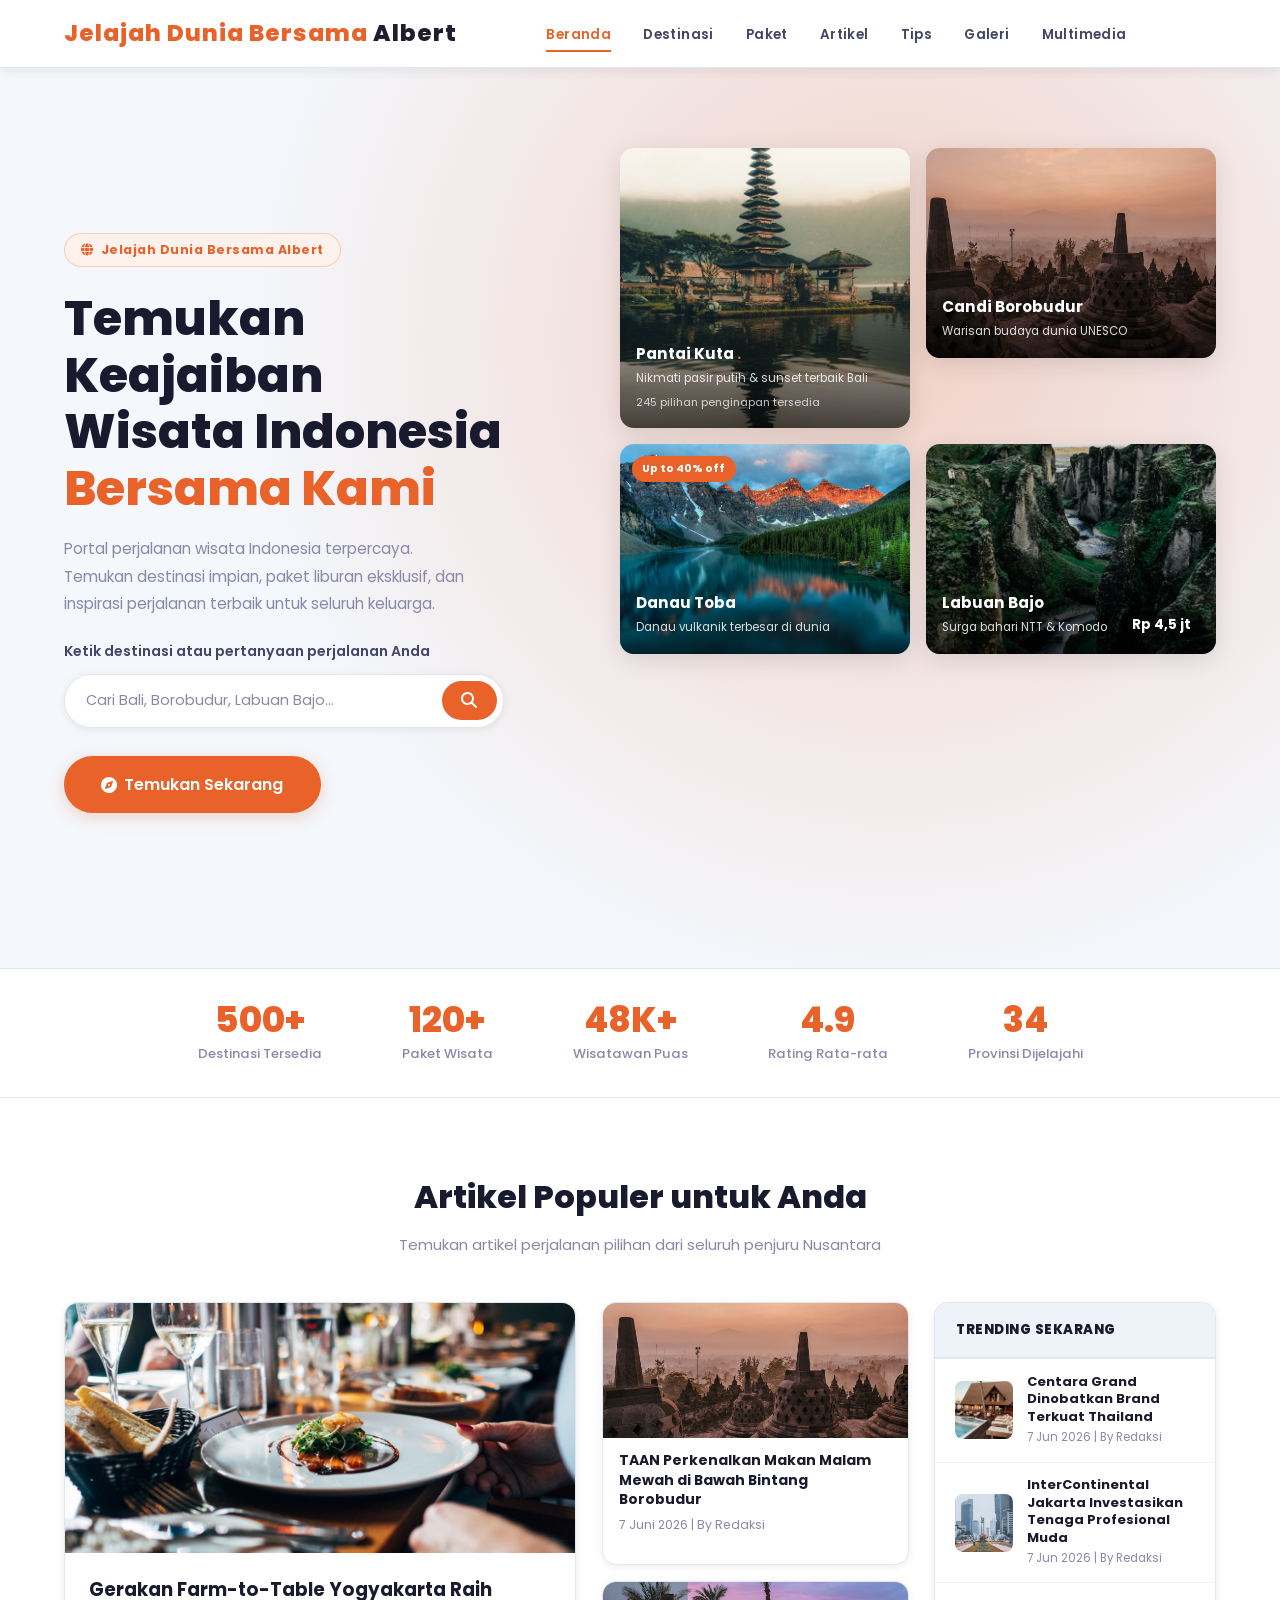
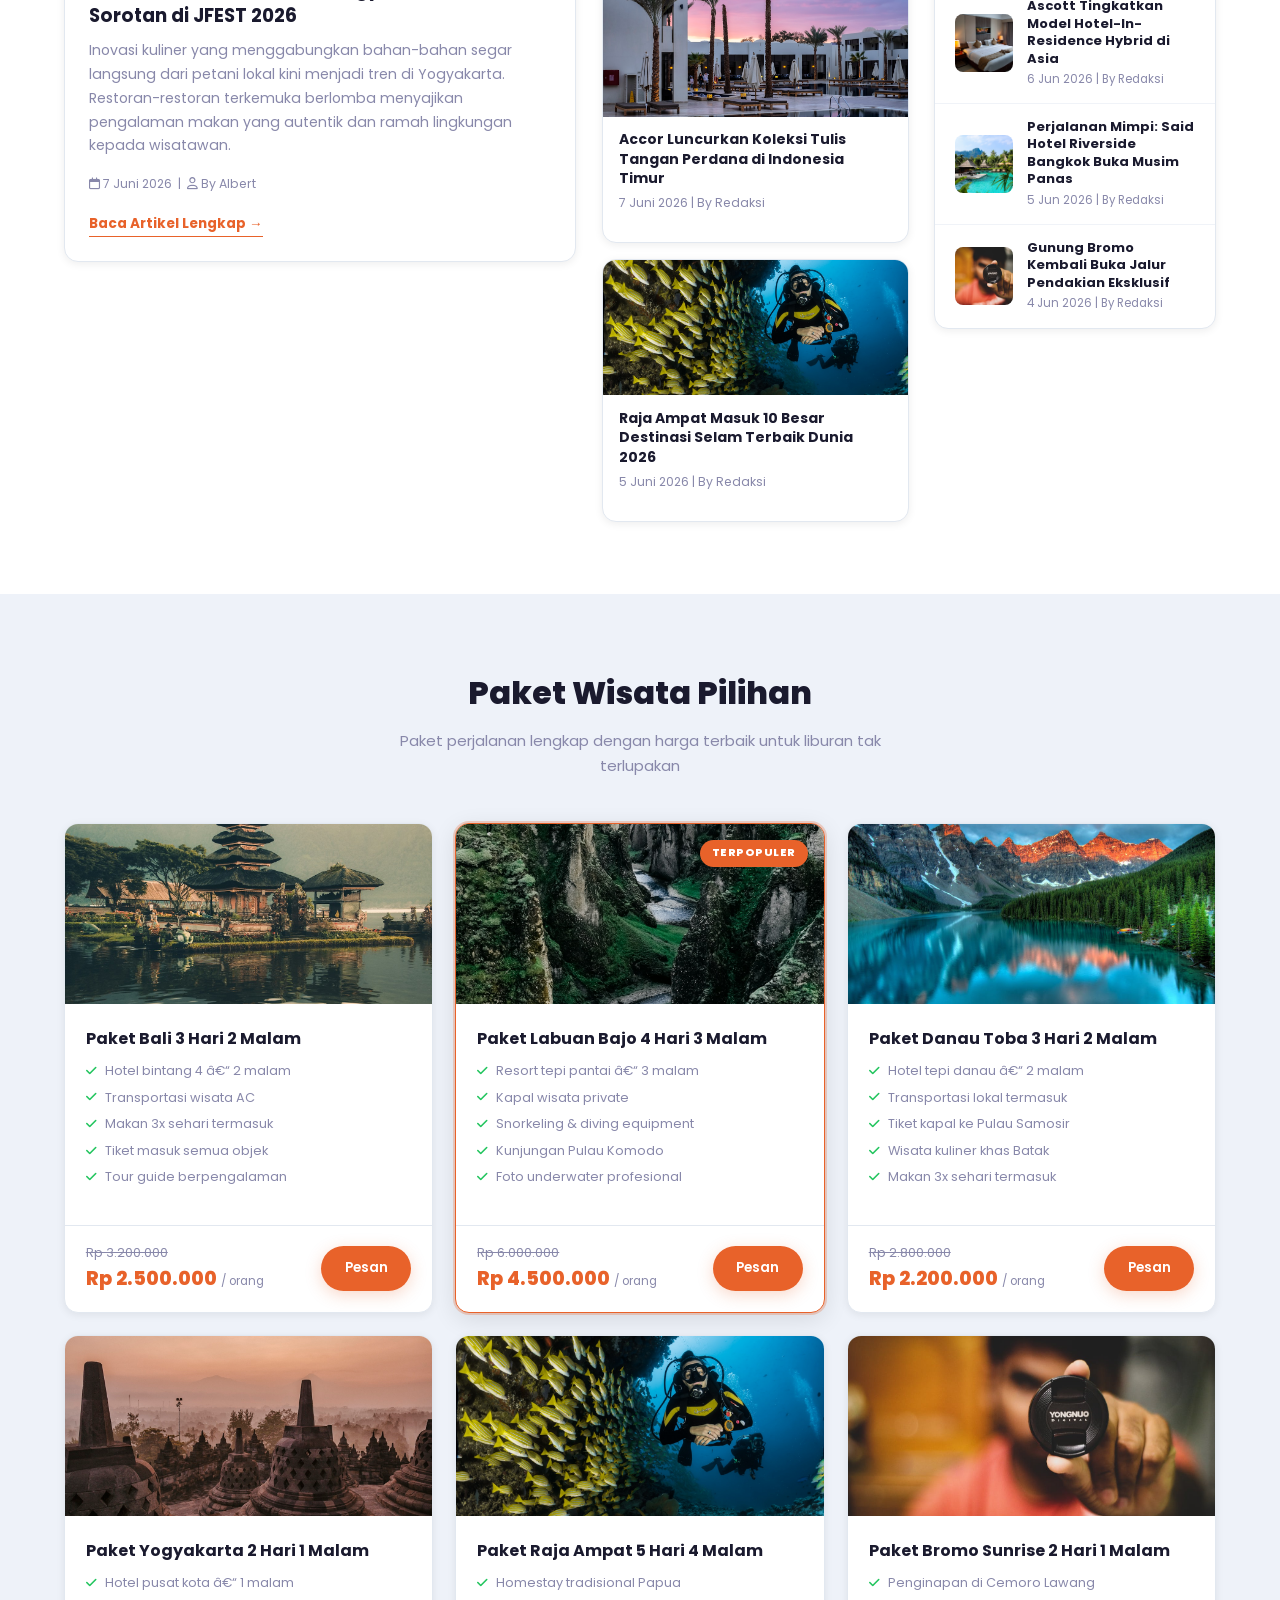
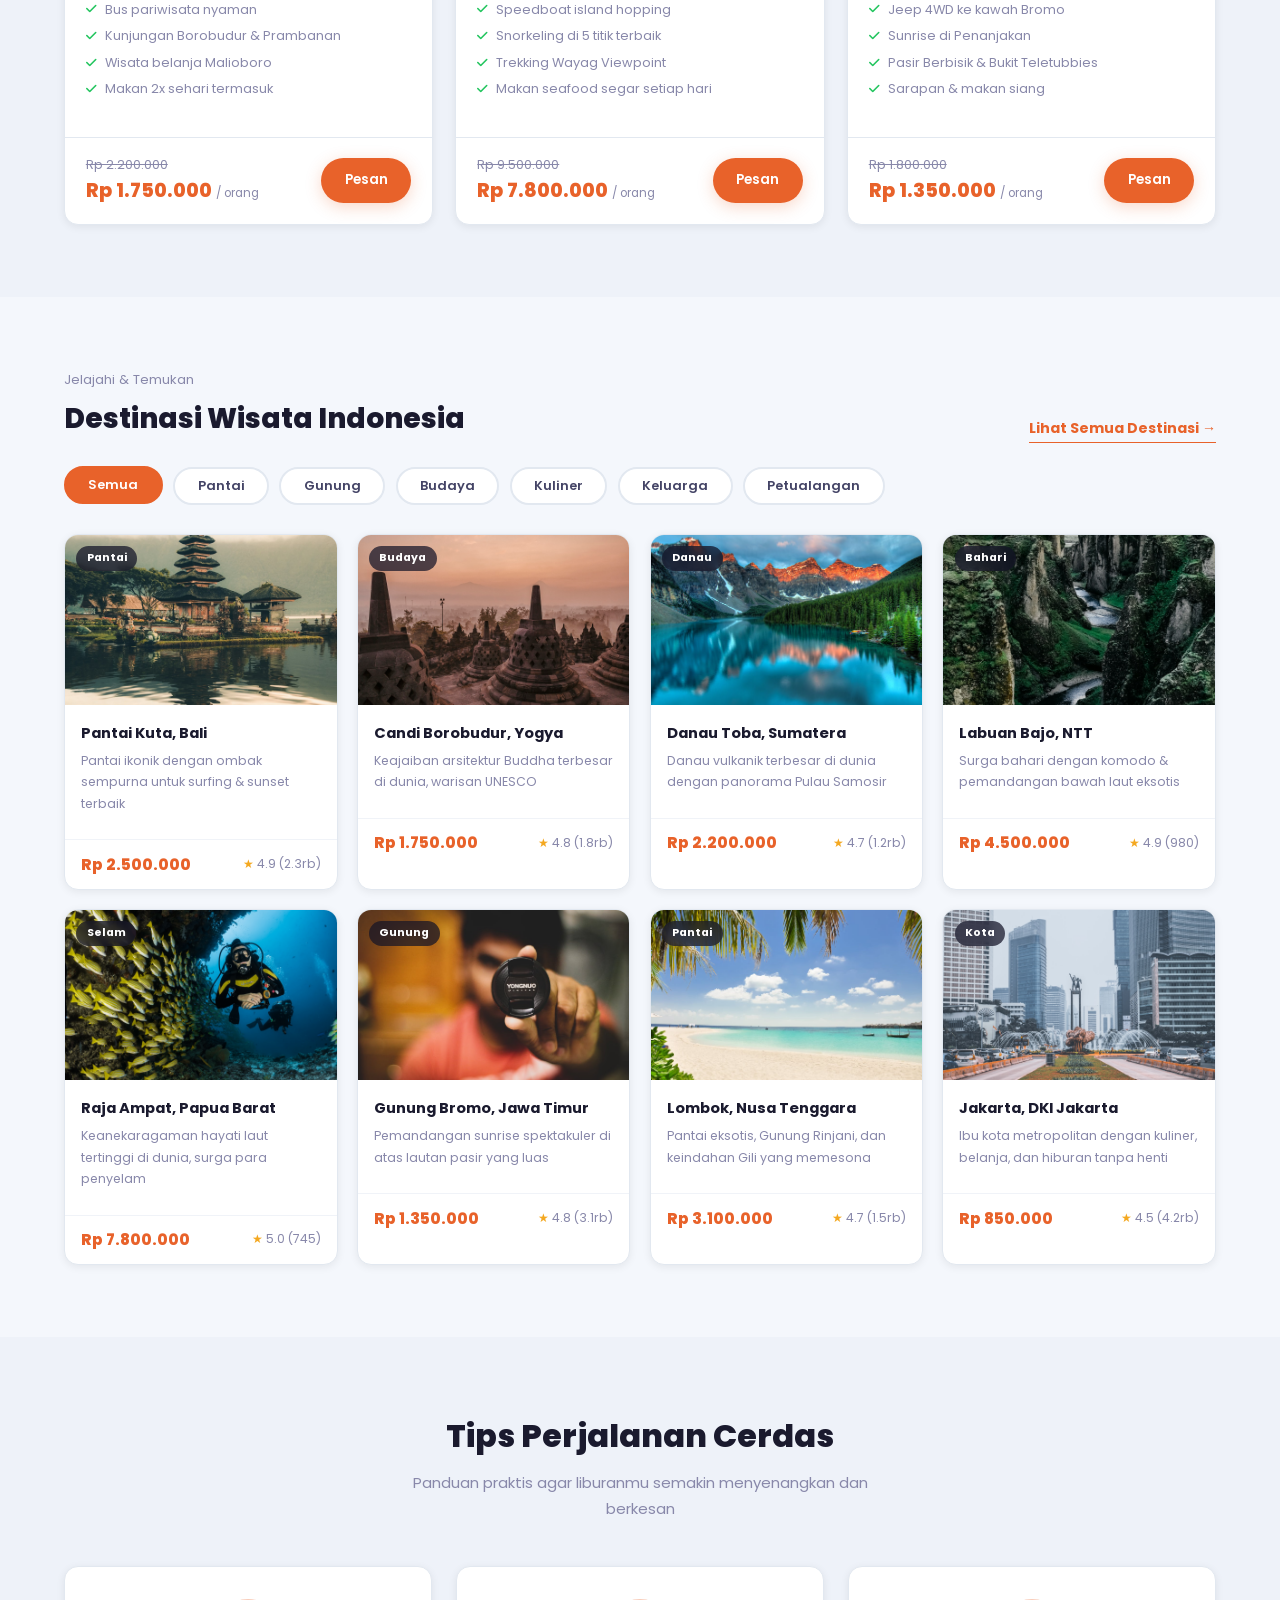
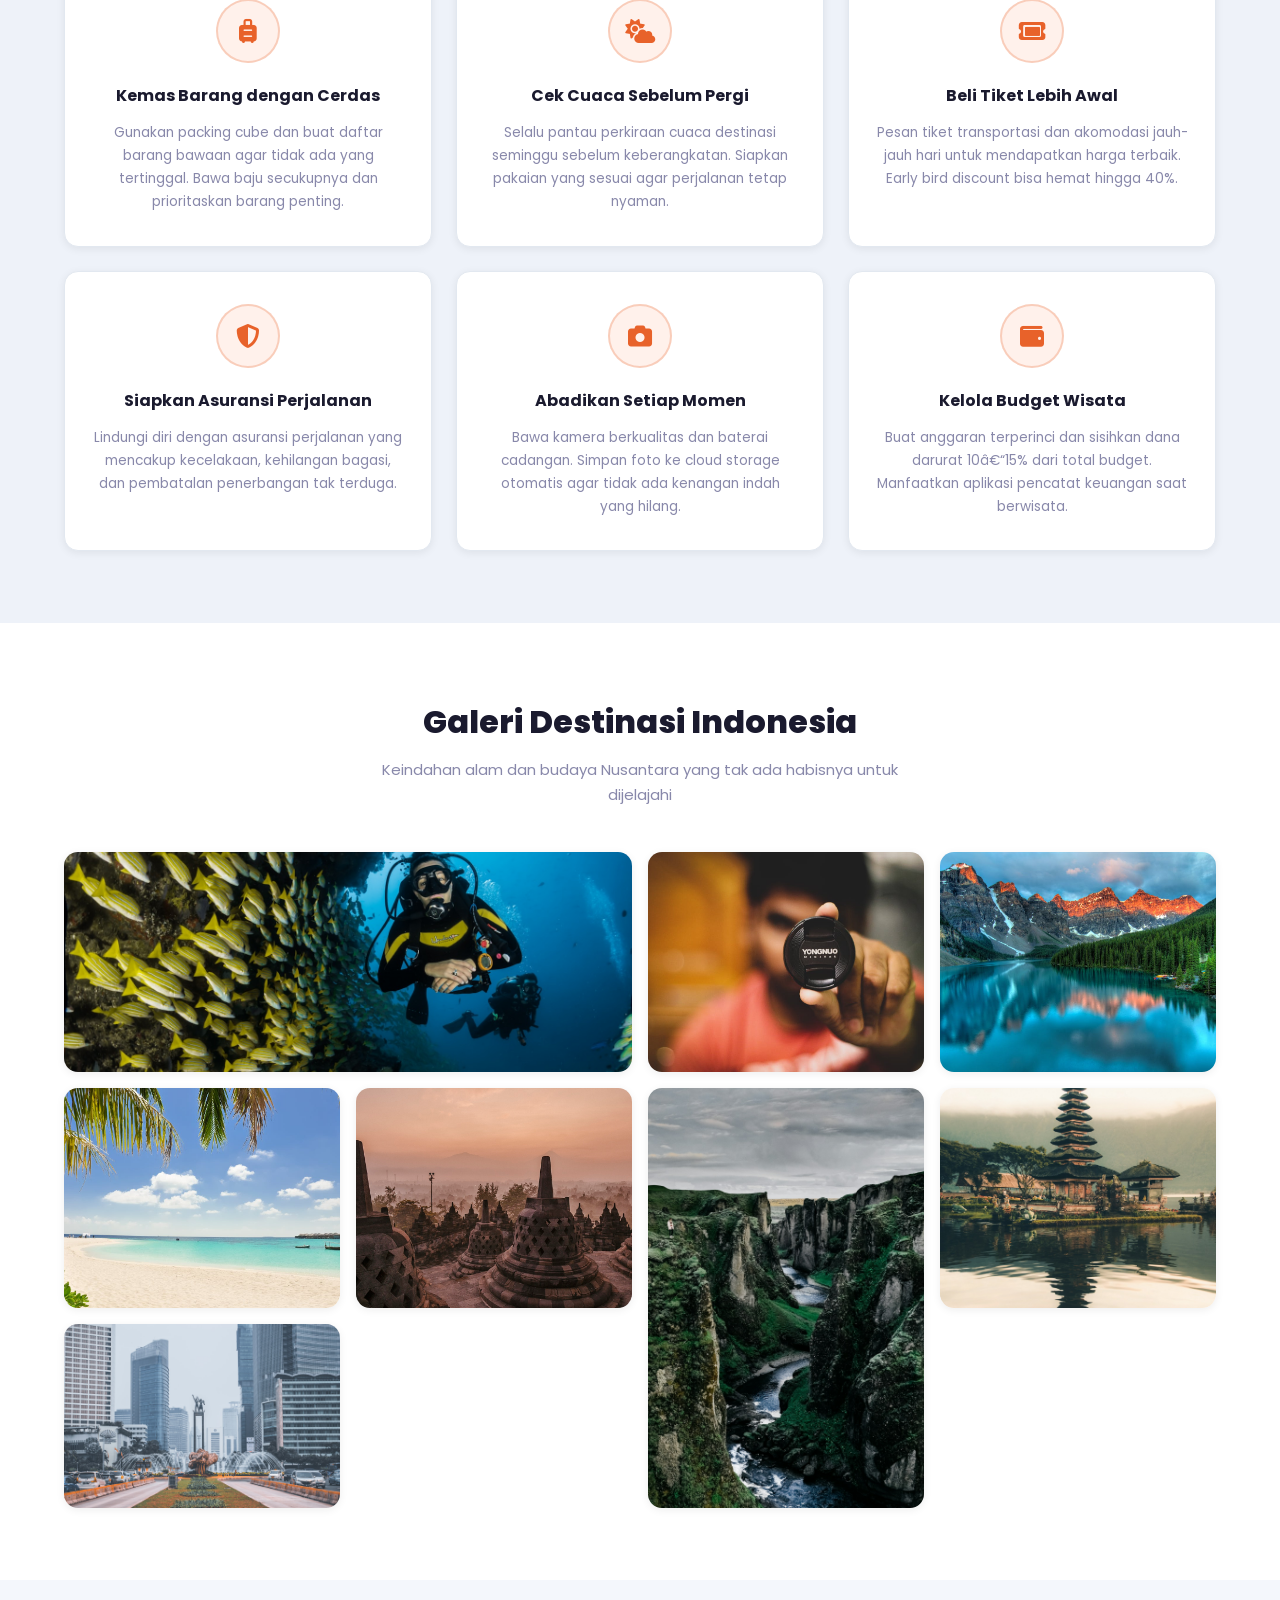
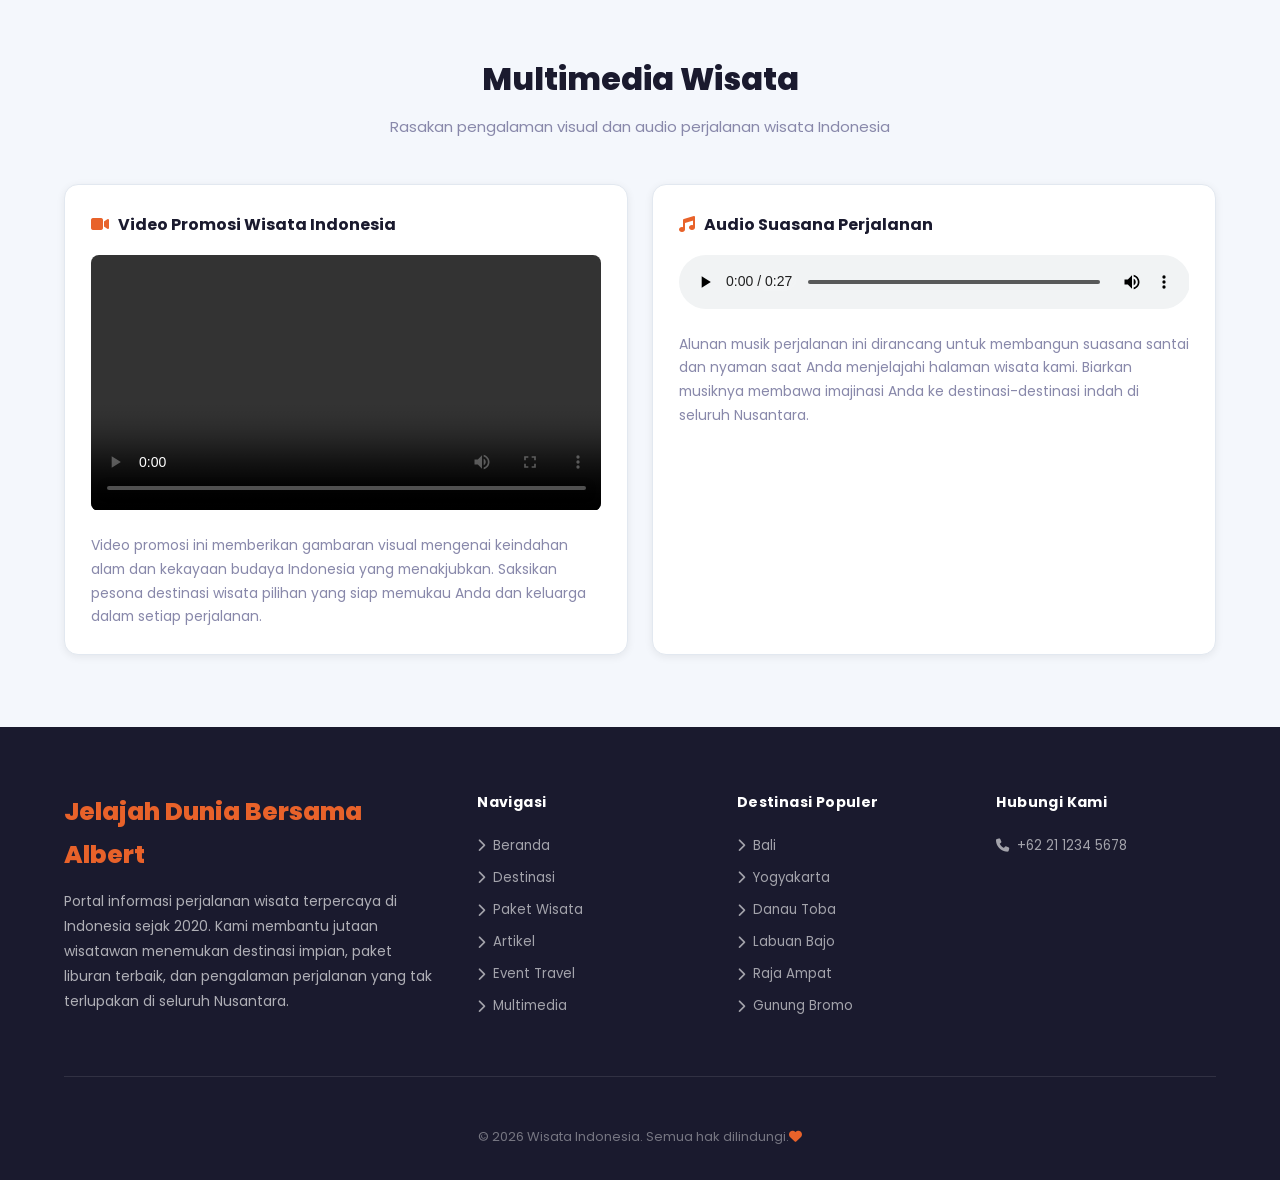
==== index.html @ 33006d1f "Initial commit" ====
<!DOCTYPE html>
<html lang="id">

<head>
    <meta charset="UTF-8">
    <meta name="viewport" content="width=device-width, initial-scale=1.0">
    <title>Jelajah Dunia Bersama Albert</title>
    <link rel="stylesheet" href="style.css">
    <link href="https://fonts.googleapis.com/css2?family=Poppins:wght@300;400;500;600;700;800&display=swap"
        rel="stylesheet">
    <link rel="stylesheet" href="https://cdnjs.cloudflare.com/ajax/libs/font-awesome/6.5.0/css/all.min.css">
</head>

<body>



    <nav class="navbar">
        <div class="navbar__logo">Jelajah Dunia Bersama <span>Albert</span></div>

        <ul class="navbar__links">
            <li><a href="M6Task1.html" class="active">Beranda</a></li>
            <li><a href="destinasi.html">Destinasi</a></li>
            <li><a href="paket.html">Paket</a></li>
            <li><a href="artikel.html">Artikel</a></li>
            <li><a href="tips.html">Tips</a></li>
            <li><a href="galeri.html">Galeri</a></li>
            <li><a href="multimedia.html">Multimedia</a></li>
        </ul>
    </nav>

    <section class="hero" id="hero">
        <div class="hero__text">
            <span class="hero__tag">
                <i class="fa-solid fa-globe"></i> Jelajah Dunia Bersama Albert
            </span>
            <h1 class="hero__title">
                Temukan Keajaiban<br>
                Wisata Indonesia<br>
                <span class="accent">Bersama Kami</span>
            </h1>
            <p class="hero__desc">
                Portal perjalanan wisata Indonesia terpercaya. Temukan destinasi
                impian, paket liburan eksklusif, dan inspirasi perjalanan terbaik
                untuk seluruh keluarga.
            </p>
            <p class="hero__question">Ketik destinasi atau pertanyaan perjalanan Anda</p>

            <div class="hero__search">
                <input type="text" placeholder="Cari Bali, Borobudur, Labuan Bajo...">
                <button aria-label="Cari">
                    <i class="fa-solid fa-magnifying-glass"></i>
                </button>
            </div>

            <div class="hero__cta-row">
                <a href="destinasi.html" class="btn btn--primary btn--lg">
                    <i class="fa-solid fa-compass"></i> Temukan Sekarang
                </a>
            </div>
        </div>

        <div class="hero__cards">

            <div class="dest-card dest-card--tall">
                <img src="assets/pantai-kuta.jpg" alt="Pantai Kuta Bali">
                <div class="dest-card__overlay"></div>
                <div class="dest-card__info">
                    <h3>Pantai Kuta <span style="color:var(--primary)">.</span></h3>
                    <p>Nikmati pasir putih &amp; sunset terbaik Bali</p>
                    <p style="margin-top:.3rem;font-size:.68rem;opacity:.75;">245 pilihan penginapan tersedia</p>
                </div>
            </div>


            <div class="dest-card">
                <img src="assets/borobudur.jpg" alt="Candi Borobudur">
                <div class="dest-card__overlay"></div>
                <div class="dest-card__info">
                    <h3>Candi Borobudur</h3>
                    <p>Warisan budaya dunia UNESCO</p>
                </div>
            </div>


            <div class="dest-card">
                <img src="assets/danau-toba.jpg" alt="Danau Toba">
                <div class="dest-card__overlay"></div>
                <span class="dest-card__badge">Up to 40% off</span>
                <div class="dest-card__info">
                    <h3>Danau Toba</h3>
                    <p>Danau vulkanik terbesar di dunia</p>
                </div>
            </div>


            <div class="dest-card">
                <img src="assets/labuan-bajo.jpg" alt="Labuan Bajo">
                <div class="dest-card__overlay"></div>
                <div class="dest-card__info">
                    <h3>Labuan Bajo</h3>
                    <p>Surga bahari NTT &amp; Komodo</p>
                </div>
                <div class="dest-card__price">Rp 4,5 jt</div>
            </div>
        </div>
    </section>



    <div class="stats-bar">
        <div class="stat-item">
            <span class="stat-item__number">500+</span>
            <span class="stat-item__label">Destinasi Tersedia</span>
        </div>
        <div class="stat-item">
            <span class="stat-item__number">120+</span>
            <span class="stat-item__label">Paket Wisata</span>
        </div>
        <div class="stat-item">
            <span class="stat-item__number">48K+</span>
            <span class="stat-item__label">Wisatawan Puas</span>
        </div>
        <div class="stat-item">
            <span class="stat-item__number">4.9</span>
            <span class="stat-item__label">Rating Rata-rata</span>
        </div>
        <div class="stat-item">
            <span class="stat-item__number">34</span>
            <span class="stat-item__label">Provinsi Dijelajahi</span>
        </div>
    </div>



    <section class="section section--card" id="articles">
        <div class="section__header">
            <h2>Artikel Populer untuk Anda</h2>
            <p>Temukan artikel perjalanan pilihan dari seluruh penjuru Nusantara</p>
        </div>

        <div class="articles-layout">

            <div class="article-featured">
                <img src="assets/article-1.jpg" alt="Gerakan Farm to Table Yogyakarta">
                <div class="article-featured__body">
                    <h3>Gerakan Farm-to-Table Yogyakarta Raih Sorotan di JFEST 2026</h3>
                    <p>
                        Inovasi kuliner yang menggabungkan bahan-bahan segar langsung dari petani lokal
                        kini menjadi tren di Yogyakarta. Restoran-restoran terkemuka berlomba menyajikan
                        pengalaman makan yang autentik dan ramah lingkungan kepada wisatawan.
                    </p>
                    <div class="article-meta">
                        <i class="fa-regular fa-calendar"></i> 7 Juni 2026 &nbsp;|&nbsp;
                        <i class="fa-regular fa-user"></i> By Albert
                    </div>
                    <a href="#" class="article-read">Baca Artikel Lengkap &rarr;</a>
                </div>
            </div>


            <div class="article-small-list">

                <div class="article-small">
                    <img src="assets/borobudur.jpg" alt="Makan malam Borobudur">
                    <div class="article-small__body">
                        <h4>TAAN Perkenalkan Makan Malam Mewah di Bawah Bintang Borobudur</h4>
                        <div class="article-meta">7 Juni 2026 | By Redaksi</div>
                    </div>
                </div>

                <div class="article-small">
                    <img src="assets/article-2.jpg" alt="Accor Hotel Indonesia">
                    <div class="article-small__body">
                        <h4>Accor Luncurkan Koleksi Tulis Tangan Perdana di Indonesia Timur</h4>
                        <div class="article-meta">7 Juni 2026 | By Redaksi</div>
                    </div>
                </div>

                <div class="article-small">
                    <img src="assets/raja-ampat.jpg" alt="Raja Ampat Diving">
                    <div class="article-small__body">
                        <h4>Raja Ampat Masuk 10 Besar Destinasi Selam Terbaik Dunia 2026</h4>
                        <div class="article-meta">5 Juni 2026 | By Redaksi</div>
                    </div>
                </div>
            </div>


            <div class="trending">
                <div class="trending__header">TRENDING SEKARANG</div>

                <div class="trending-item">
                    <img src="assets/trending-1.jpg" alt="Centara Grand">
                    <div class="trending-item__text">
                        <h4>Centara Grand Dinobatkan Brand Terkuat Thailand</h4>
                        <p>7 Jun 2026 | By Redaksi</p>
                    </div>
                </div>

                <div class="trending-item">
                    <img src="assets/jakarta.jpg" alt="InterContinental Jakarta">
                    <div class="trending-item__text">
                        <h4>InterContinental Jakarta Investasikan Tenaga Profesional Muda</h4>
                        <p>7 Jun 2026 | By Redaksi</p>
                    </div>
                </div>
                <div class="trending-item">
                    <img src="assets/trending-3.jpg" alt="Ascott Hotel">
                    <div class="trending-item__text">
                        <h4>Ascott Tingkatkan Model Hotel-In-Residence Hybrid di Asia</h4>
                        <p>6 Jun 2026 | By Redaksi</p>
                    </div>
                </div>
                <div class="trending-item">
                    <img src="assets/trending-4.jpg" alt="Journey of Dreams">
                    <div class="trending-item__text">
                        <h4>Perjalanan Mimpi: Said Hotel Riverside Bangkok Buka Musim Panas</h4>
                        <p>5 Jun 2026 | By Redaksi</p>
                    </div>
                </div>

                <div class="trending-item">
                    <img src="assets/bromo.jpg" alt="Gunung Bromo">
                    <div class="trending-item__text">
                        <h4>Gunung Bromo Kembali Buka Jalur Pendakian Eksklusif</h4>
                        <p>4 Jun 2026 | By Redaksi</p>
                    </div>
                </div>
            </div>
        </div>
    </section>



    <section class="section section--alt" id="packages">
        <div class="section__header">
            <h2>Paket Wisata Pilihan</h2>
            <p>Paket perjalanan lengkap dengan harga terbaik untuk liburan tak terlupakan</p>
        </div>

        <div class="packages-grid">

            <div class="package-card">
                <img src="assets/pantai-kuta.jpg" alt="Paket Bali">
                <div class="package-card__body">
                    <h3>Paket Bali 3 Hari 2 Malam</h3>
                    <ul class="package-card__features">
                        <li><i class="fa-solid fa-check"></i> Hotel bintang 4 â€“ 2 malam</li>
                        <li><i class="fa-solid fa-check"></i> Transportasi wisata AC</li>
                        <li><i class="fa-solid fa-check"></i> Makan 3x sehari termasuk</li>
                        <li><i class="fa-solid fa-check"></i> Tiket masuk semua objek</li>
                        <li><i class="fa-solid fa-check"></i> Tour guide berpengalaman</li>
                    </ul>
                </div>
                <div class="package-card__footer">
                    <div>
                        <div class="package-card__price-old">Rp 3.200.000</div>
                        <div class="package-card__price">Rp 2.500.000 <span class="package-card__per">/ orang</span>
                        </div>
                    </div>
                    <a href="#" class="btn btn--primary">Pesan</a>
                </div>
            </div>


            <div class="package-card package-card--featured">
                <span class="package-card__featured-badge">TERPOPULER</span>
                <img src="assets/labuan-bajo.jpg" alt="Paket Labuan Bajo">
                <div class="package-card__body">
                    <h3>Paket Labuan Bajo 4 Hari 3 Malam</h3>
                    <ul class="package-card__features">
                        <li><i class="fa-solid fa-check"></i> Resort tepi pantai â€“ 3 malam</li>
                        <li><i class="fa-solid fa-check"></i> Kapal wisata private</li>
                        <li><i class="fa-solid fa-check"></i> Snorkeling &amp; diving equipment</li>
                        <li><i class="fa-solid fa-check"></i> Kunjungan Pulau Komodo</li>
                        <li><i class="fa-solid fa-check"></i> Foto underwater profesional</li>
                    </ul>
                </div>
                <div class="package-card__footer">
                    <div>
                        <div class="package-card__price-old">Rp 6.000.000</div>
                        <div class="package-card__price">Rp 4.500.000 <span class="package-card__per">/ orang</span>
                        </div>
                    </div>
                    <a href="#" class="btn btn--primary">Pesan</a>
                </div>
            </div>


            <div class="package-card">
                <img src="assets/danau-toba.jpg" alt="Paket Danau Toba">
                <div class="package-card__body">
                    <h3>Paket Danau Toba 3 Hari 2 Malam</h3>
                    <ul class="package-card__features">
                        <li><i class="fa-solid fa-check"></i> Hotel tepi danau â€“ 2 malam</li>
                        <li><i class="fa-solid fa-check"></i> Transportasi lokal termasuk</li>
                        <li><i class="fa-solid fa-check"></i> Tiket kapal ke Pulau Samosir</li>
                        <li><i class="fa-solid fa-check"></i> Wisata kuliner khas Batak</li>
                        <li><i class="fa-solid fa-check"></i> Makan 3x sehari termasuk</li>
                    </ul>
                </div>
                <div class="package-card__footer">
                    <div>
                        <div class="package-card__price-old">Rp 2.800.000</div>
                        <div class="package-card__price">Rp 2.200.000 <span class="package-card__per">/ orang</span>
                        </div>
                    </div>
                    <a href="#" class="btn btn--primary">Pesan</a>
                </div>
            </div>


            <div class="package-card">
                <img src="assets/borobudur.jpg" alt="Paket Yogyakarta">
                <div class="package-card__body">
                    <h3>Paket Yogyakarta 2 Hari 1 Malam</h3>
                    <ul class="package-card__features">
                        <li><i class="fa-solid fa-check"></i> Hotel pusat kota â€“ 1 malam</li>
                        <li><i class="fa-solid fa-check"></i> Bus pariwisata nyaman</li>
                        <li><i class="fa-solid fa-check"></i> Kunjungan Borobudur &amp; Prambanan</li>
                        <li><i class="fa-solid fa-check"></i> Wisata belanja Malioboro</li>
                        <li><i class="fa-solid fa-check"></i> Makan 2x sehari termasuk</li>
                    </ul>
                </div>
                <div class="package-card__footer">
                    <div>
                        <div class="package-card__price-old">Rp 2.200.000</div>
                        <div class="package-card__price">Rp 1.750.000 <span class="package-card__per">/ orang</span>
                        </div>
                    </div>
                    <a href="#" class="btn btn--primary">Pesan</a>
                </div>
            </div>


            <div class="package-card">
                <img src="assets/raja-ampat.jpg" alt="Paket Raja Ampat">
                <div class="package-card__body">
                    <h3>Paket Raja Ampat 5 Hari 4 Malam</h3>
                    <ul class="package-card__features">
                        <li><i class="fa-solid fa-check"></i> Homestay tradisional Papua</li>
                        <li><i class="fa-solid fa-check"></i> Speedboat island hopping</li>
                        <li><i class="fa-solid fa-check"></i> Snorkeling di 5 titik terbaik</li>
                        <li><i class="fa-solid fa-check"></i> Trekking Wayag Viewpoint</li>
                        <li><i class="fa-solid fa-check"></i> Makan seafood segar setiap hari</li>
                    </ul>
                </div>
                <div class="package-card__footer">
                    <div>
                        <div class="package-card__price-old">Rp 9.500.000</div>
                        <div class="package-card__price">Rp 7.800.000 <span class="package-card__per">/ orang</span>
                        </div>
                    </div>
                    <a href="#" class="btn btn--primary">Pesan</a>
                </div>
            </div>


            <div class="package-card">
                <img src="assets/bromo.jpg" alt="Paket Bromo">
                <div class="package-card__body">
                    <h3>Paket Bromo Sunrise 2 Hari 1 Malam</h3>
                    <ul class="package-card__features">
                        <li><i class="fa-solid fa-check"></i> Penginapan di Cemoro Lawang</li>
                        <li><i class="fa-solid fa-check"></i> Jeep 4WD ke kawah Bromo</li>
                        <li><i class="fa-solid fa-check"></i> Sunrise di Penanjakan</li>
                        <li><i class="fa-solid fa-check"></i> Pasir Berbisik &amp; Bukit Teletubbies</li>
                        <li><i class="fa-solid fa-check"></i> Sarapan &amp; makan siang</li>
                    </ul>
                </div>
                <div class="package-card__footer">
                    <div>
                        <div class="package-card__price-old">Rp 1.800.000</div>
                        <div class="package-card__price">Rp 1.350.000 <span class="package-card__per">/ orang</span>
                        </div>
                    </div>
                    <a href="#" class="btn btn--primary">Pesan</a>
                </div>
            </div>
        </div>
    </section>



    <section class="section" id="explore">
        <div class="explore__top">
            <div class="explore__top-text">
                <p>Jelajahi &amp; Temukan</p>
                <h2>Destinasi Wisata Indonesia</h2>
            </div>
            <a href="#" class="explore__see-all">Lihat Semua Destinasi &rarr;</a>
        </div>

        <div class="explore__filters">
            <button class="filter-btn active">Semua</button>
            <button class="filter-btn">Pantai</button>
            <button class="filter-btn">Gunung</button>
            <button class="filter-btn">Budaya</button>
            <button class="filter-btn">Kuliner</button>
            <button class="filter-btn">Keluarga</button>
            <button class="filter-btn">Petualangan</button>
        </div>

        <div class="explore__grid">
            <div class="explore-card">
                <div class="explore-card__img">
                    <img src="assets/pantai-kuta.jpg" alt="Pantai Kuta Bali">
                    <span class="explore-card__level">Pantai</span>
                </div>
                <div class="explore-card__body">
                    <h4>Pantai Kuta, Bali</h4>
                    <p>Pantai ikonik dengan ombak sempurna untuk surfing &amp; sunset terbaik</p>
                </div>
                <div class="explore-card__footer">
                    <span class="explore-card__price">Rp 2.500.000</span>
                    <span class="explore-card__rating"><span class="star">&#9733;</span> 4.9 (2.3rb)</span>
                </div>
            </div>

            <div class="explore-card">
                <div class="explore-card__img">
                    <img src="assets/borobudur.jpg" alt="Candi Borobudur">
                    <span class="explore-card__level">Budaya</span>
                </div>
                <div class="explore-card__body">
                    <h4>Candi Borobudur, Yogya</h4>
                    <p>Keajaiban arsitektur Buddha terbesar di dunia, warisan UNESCO</p>
                </div>
                <div class="explore-card__footer">
                    <span class="explore-card__price">Rp 1.750.000</span>
                    <span class="explore-card__rating"><span class="star">&#9733;</span> 4.8 (1.8rb)</span>
                </div>
            </div>

            <div class="explore-card">
                <div class="explore-card__img">
                    <img src="assets/danau-toba.jpg" alt="Danau Toba">
                    <span class="explore-card__level">Danau</span>
                </div>
                <div class="explore-card__body">
                    <h4>Danau Toba, Sumatera</h4>
                    <p>Danau vulkanik terbesar di dunia dengan panorama Pulau Samosir</p>
                </div>
                <div class="explore-card__footer">
                    <span class="explore-card__price">Rp 2.200.000</span>
                    <span class="explore-card__rating"><span class="star">&#9733;</span> 4.7 (1.2rb)</span>
                </div>
            </div>

            <div class="explore-card">
                <div class="explore-card__img">
                    <img src="assets/labuan-bajo.jpg" alt="Labuan Bajo">
                    <span class="explore-card__level">Bahari</span>
                </div>
                <div class="explore-card__body">
                    <h4>Labuan Bajo, NTT</h4>
                    <p>Surga bahari dengan komodo &amp; pemandangan bawah laut eksotis</p>
                </div>
                <div class="explore-card__footer">
                    <span class="explore-card__price">Rp 4.500.000</span>
                    <span class="explore-card__rating"><span class="star">&#9733;</span> 4.9 (980)</span>
                </div>
            </div>

            <div class="explore-card">
                <div class="explore-card__img">
                    <img src="assets/raja-ampat.jpg" alt="Raja Ampat">
                    <span class="explore-card__level">Selam</span>
                </div>
                <div class="explore-card__body">
                    <h4>Raja Ampat, Papua Barat</h4>
                    <p>Keanekaragaman hayati laut tertinggi di dunia, surga para penyelam</p>
                </div>
                <div class="explore-card__footer">
                    <span class="explore-card__price">Rp 7.800.000</span>
                    <span class="explore-card__rating"><span class="star">&#9733;</span> 5.0 (745)</span>
                </div>
            </div>

            <div class="explore-card">
                <div class="explore-card__img">
                    <img src="assets/bromo.jpg" alt="Gunung Bromo">
                    <span class="explore-card__level">Gunung</span>
                </div>
                <div class="explore-card__body">
                    <h4>Gunung Bromo, Jawa Timur</h4>
                    <p>Pemandangan sunrise spektakuler di atas lautan pasir yang luas</p>
                </div>
                <div class="explore-card__footer">
                    <span class="explore-card__price">Rp 1.350.000</span>
                    <span class="explore-card__rating"><span class="star">&#9733;</span> 4.8 (3.1rb)</span>
                </div>
            </div>

            <div class="explore-card">
                <div class="explore-card__img">
                    <img src="assets/lombok.jpg" alt="Lombok">
                    <span class="explore-card__level">Pantai</span>
                </div>
                <div class="explore-card__body">
                    <h4>Lombok, Nusa Tenggara</h4>
                    <p>Pantai eksotis, Gunung Rinjani, dan keindahan Gili yang memesona</p>
                </div>
                <div class="explore-card__footer">
                    <span class="explore-card__price">Rp 3.100.000</span>
                    <span class="explore-card__rating"><span class="star">&#9733;</span> 4.7 (1.5rb)</span>
                </div>
            </div>

            <div class="explore-card">
                <div class="explore-card__img">
                    <img src="assets/jakarta.jpg" alt="Jakarta">
                    <span class="explore-card__level">Kota</span>
                </div>
                <div class="explore-card__body">
                    <h4>Jakarta, DKI Jakarta</h4>
                    <p>Ibu kota metropolitan dengan kuliner, belanja, dan hiburan tanpa henti</p>
                </div>
                <div class="explore-card__footer">
                    <span class="explore-card__price">Rp 850.000</span>
                    <span class="explore-card__rating"><span class="star">&#9733;</span> 4.5 (4.2rb)</span>
                </div>
            </div>
        </div>
    </section>



    <section class="section section--alt" id="tips">
        <div class="section__header">
            <h2>Tips Perjalanan Cerdas</h2>
            <p>Panduan praktis agar liburanmu semakin menyenangkan dan berkesan</p>
        </div>

        <div class="tips-grid">
            <div class="tip-card">
                <div class="tip-card__icon"><i class="fa-solid fa-suitcase-rolling"></i></div>
                <h4>Kemas Barang dengan Cerdas</h4>
                <p>Gunakan packing cube dan buat daftar barang bawaan agar tidak ada yang tertinggal. Bawa baju
                    secukupnya dan prioritaskan barang penting.</p>
            </div>
            <div class="tip-card">
                <div class="tip-card__icon"><i class="fa-solid fa-cloud-sun"></i></div>
                <h4>Cek Cuaca Sebelum Pergi</h4>
                <p>Selalu pantau perkiraan cuaca destinasi seminggu sebelum keberangkatan. Siapkan pakaian yang sesuai
                    agar perjalanan tetap nyaman.</p>
            </div>
            <div class="tip-card">
                <div class="tip-card__icon"><i class="fa-solid fa-ticket"></i></div>
                <h4>Beli Tiket Lebih Awal</h4>
                <p>Pesan tiket transportasi dan akomodasi jauh-jauh hari untuk mendapatkan harga terbaik. Early bird
                    discount bisa hemat hingga 40%.</p>
            </div>
            <div class="tip-card">
                <div class="tip-card__icon"><i class="fa-solid fa-shield-halved"></i></div>
                <h4>Siapkan Asuransi Perjalanan</h4>
                <p>Lindungi diri dengan asuransi perjalanan yang mencakup kecelakaan, kehilangan bagasi, dan pembatalan
                    penerbangan tak terduga.</p>
            </div>
            <div class="tip-card">
                <div class="tip-card__icon"><i class="fa-solid fa-camera"></i></div>
                <h4>Abadikan Setiap Momen</h4>
                <p>Bawa kamera berkualitas dan baterai cadangan. Simpan foto ke cloud storage otomatis agar tidak ada
                    kenangan indah yang hilang.</p>
            </div>
            <div class="tip-card">
                <div class="tip-card__icon"><i class="fa-solid fa-wallet"></i></div>
                <h4>Kelola Budget Wisata</h4>
                <p>Buat anggaran terperinci dan sisihkan dana darurat 10â€“15% dari total budget. Manfaatkan aplikasi
                    pencatat keuangan saat berwisata.</p>
            </div>
        </div>
    </section>



    <section class="section section--card" id="gallery">
        <div class="section__header">
            <h2>Galeri Destinasi Indonesia</h2>
            <p>Keindahan alam dan budaya Nusantara yang tak ada habisnya untuk dijelajahi</p>
        </div>

        <div class="gallery-grid">

            <div class="gallery-item gallery-item--wide">
                <img src="assets/raja-ampat.jpg" alt="Raja Ampat Papua Barat">
                <div class="gallery-item__overlay">
                    <h4>Raja Ampat, Papua Barat</h4>
                    <p>Surga Selam Dunia</p>
                </div>
            </div>


            <div class="gallery-item">
                <img src="assets/bromo.jpg" alt="Gunung Bromo Jawa Timur">
                <div class="gallery-item__overlay">
                    <h4>Gunung Bromo</h4>
                    <p>Lautan Pasir &amp; Sunrise</p>
                </div>
            </div>


            <div class="gallery-item">
                <img src="assets/danau-toba.jpg" alt="Danau Toba Sumatera">
                <div class="gallery-item__overlay">
                    <h4>Danau Toba</h4>
                    <p>Danau Vulkanik Terbesar</p>
                </div>
            </div>


            <div class="gallery-item">
                <img src="assets/lombok.jpg" alt="Lombok Nusa Tenggara">
                <div class="gallery-item__overlay">
                    <h4>Lombok</h4>
                    <p>Pantai &amp; Gili Island</p>
                </div>
            </div>


            <div class="gallery-item">
                <img src="assets/borobudur.jpg" alt="Candi Borobudur Yogyakarta">
                <div class="gallery-item__overlay">
                    <h4>Candi Borobudur</h4>
                    <p>Warisan UNESCO</p>
                </div>
            </div>


            <div class="gallery-item gallery-item--tall">
                <img src="assets/labuan-bajo.jpg" alt="Labuan Bajo NTT">
                <div class="gallery-item__overlay">
                    <h4>Labuan Bajo</h4>
                    <p>Bahari &amp; Komodo</p>
                </div>
            </div>


            <div class="gallery-item">
                <img src="assets/pantai-kuta.jpg" alt="Pantai Kuta Bali">
                <div class="gallery-item__overlay">
                    <h4>Pantai Kuta</h4>
                    <p>Ikonik Bali</p>
                </div>
            </div>


            <div class="gallery-item">
                <img src="assets/jakarta.jpg" alt="Jakarta">
                <div class="gallery-item__overlay">
                    <h4>Jakarta</h4>
                    <p>Metropolitan Indonesia</p>
                </div>
            </div>
        </div>
    </section>



    <section class="section" id="multimedia">
        <div class="section__header">
            <h2>Multimedia Wisata</h2>
            <p>Rasakan pengalaman visual dan audio perjalanan wisata Indonesia</p>
        </div>

        <div class="media-grid">
            <div class="media-card">
                <h3><i class="fa-solid fa-video"></i> Video Promosi Wisata Indonesia</h3>
                <video controls>
                    <source src="video/video.mp4" type="video/mp4">
                    Browser Anda tidak mendukung pemutaran video.
                </video>
                <p>
                    Video promosi ini memberikan gambaran visual mengenai keindahan alam dan kekayaan
                    budaya Indonesia yang menakjubkan. Saksikan pesona destinasi wisata pilihan yang
                    siap memukau Anda dan keluarga dalam setiap perjalanan.
                </p>
            </div>

            <div class="media-card">
                <h3><i class="fa-solid fa-music"></i> Audio Suasana Perjalanan</h3>
                <audio controls autoplay loop>
                    <source src="audio/audio.mp3" type="audio/mpeg">
                    Browser Anda tidak mendukung pemutaran audio.
                </audio>
                <p>
                    Alunan musik perjalanan ini dirancang untuk membangun suasana santai dan nyaman
                    saat Anda menjelajahi halaman wisata kami. Biarkan musiknya membawa imajinasi
                    Anda ke destinasi-destinasi indah di seluruh Nusantara.
                </p>
            </div>
        </div>
    </section>



    <footer class="footer">
        <div class="footer__grid">
            <div class="footer__brand">
                <h3>Jelajah Dunia Bersama Albert</h3>
                <p>
                    Portal informasi perjalanan wisata terpercaya di Indonesia sejak 2020.
                    Kami membantu jutaan wisatawan menemukan destinasi impian, paket liburan
                    terbaik, dan pengalaman perjalanan yang tak terlupakan di seluruh Nusantara.
                </p>
            </div>

            <div class="footer__col">
                <h4>Navigasi</h4>
                <ul>
                    <li><a href="#hero"><i class="fa-solid fa-chevron-right"></i> Beranda</a></li>
                    <li><a href="#explore"><i class="fa-solid fa-chevron-right"></i> Destinasi</a></li>
                    <li><a href="#packages"><i class="fa-solid fa-chevron-right"></i> Paket Wisata</a></li>
                    <li><a href="#articles"><i class="fa-solid fa-chevron-right"></i> Artikel</a></li>
                    <li><a href="#events"><i class="fa-solid fa-chevron-right"></i> Event Travel</a></li>
                    <li><a href="#multimedia"><i class="fa-solid fa-chevron-right"></i> Multimedia</a></li>
                </ul>
            </div>

            <div class="footer__col">
                <h4>Destinasi Populer</h4>
                <ul>
                    <li><a href="#"><i class="fa-solid fa-chevron-right"></i> Bali</a></li>
                    <li><a href="#"><i class="fa-solid fa-chevron-right"></i> Yogyakarta</a></li>
                    <li><a href="#"><i class="fa-solid fa-chevron-right"></i> Danau Toba</a></li>
                    <li><a href="#"><i class="fa-solid fa-chevron-right"></i> Labuan Bajo</a></li>
                    <li><a href="#"><i class="fa-solid fa-chevron-right"></i> Raja Ampat</a></li>
                    <li><a href="#"><i class="fa-solid fa-chevron-right"></i> Gunung Bromo</a></li>
                </ul>
            </div>

            <div class="footer__col">
                <h4>Hubungi Kami</h4>
                <ul>
                    <li><a href="#"><i class="fa-solid fa-phone"></i> +62 21 1234 5678</a></li>
                </ul>
            </div>
        </div>

        <div class="footer__bottom">
            <p>&copy; 2026 Wisata Indonesia. Semua hak dilindungi.<i class="fa-solid fa-heart"
                    style="color:var(--primary)"></i></p>
        </div>
    </footer>

</body>

</html>
---- style.css ----
:root {
    --primary:        #e8622a;
    --primary-dark:   #c4511f;
    --primary-light:  #fff1eb;
    --primary-glow:   rgba(232,98,42,.25);

    --bg:             #f4f7fc;
    --bg-white:       #ffffff;
    --bg-card:        #ffffff;
    --bg-muted:       #eef2f9;
    --bg-input:       #ffffff;

    --text:           #1e1e2e;
    --text-soft:      #444466;
    --text-muted:     #8888aa;

    --dark:           #1a1a2e;
    --border:         #e2e8f0;
    --border-soft:    #f0f3f8;

    --nav-bg:         rgba(255,255,255,.96);
    --nav-shadow:     0 2px 12px rgba(0,0,0,.08);

    --shadow-sm:      0 2px 8px rgba(0,0,0,.07);
    --shadow-md:      0 6px 24px rgba(0,0,0,.11);
    --shadow-lg:      0 14px 44px rgba(0,0,0,.14);
    --shadow-xl:      0 24px 64px rgba(0,0,0,.18);

    --radius-sm:      8px;
    --radius-md:      14px;
    --radius-lg:      22px;
    --radius-full:    999px;
    --transition:     .26s ease;
    --font-main:      'Poppins', Arial, sans-serif;  

    --star:           #f4a820;
    --green:          #22c55e;
    --badge-bg:       rgba(232,98,42,.12);
}


*, *::before, *::after {
    box-sizing: border-box;
    margin: 0;                              
    padding: 0;                             
}

html { scroll-behavior: smooth; }

body {
    font-family: var(--font-main);          
    font-size: 15px;                        
    font-weight: 400;                       
    color: var(--text);                     
    background-color: var(--bg);            
    line-height: 1.7;
    overflow-x: hidden;
}

a { text-decoration: none; color: inherit; transition: color var(--transition); }
ul { list-style: none; }
img { display: block; max-width: 100%; height: auto; object-fit: cover; }


::-webkit-scrollbar { width: 7px; }
::-webkit-scrollbar-track { background: var(--bg); }
::-webkit-scrollbar-thumb {
    background-color: var(--primary);      
    border-radius: var(--radius-full);
}


.navbar {
    position: sticky;
    top: 0;
    z-index: 1000;
    background-color: var(--nav-bg);        
    backdrop-filter: blur(14px);
    -webkit-backdrop-filter: blur(14px);
    border-bottom: 1px solid var(--border); 
    padding: 0 5%;                          
    display: flex;
    align-items: center;
    justify-content: space-between;
    height: 68px;
    box-shadow: var(--nav-shadow);
}

.navbar__logo {
    font-size: 1.45rem;                     
    font-weight: 800;                       
    color: var(--primary);                  
    letter-spacing: 1px;
    flex-shrink: 0;
}

.navbar__logo span {
    color: var(--text);                     
}

.navbar__links {
    display: flex;
    gap: 2rem;
    flex: 1;
    justify-content: center;
}

.navbar__links a {
    font-size: .84rem;                      
    font-weight: 600;                       
    color: var(--text-soft);               
    letter-spacing: .4px;
    padding: 6px 0;                         
    border-bottom: 2px solid transparent;   
    transition: color var(--transition), border-color var(--transition);
}

.navbar__links a:hover,
.navbar__links a.active {
    color: var(--primary);
    border-bottom-color: var(--primary);
}


.btn {
    display: inline-flex;
    align-items: center;
    gap: .45rem;
    padding: .55rem 1.35rem;                
    border-radius: var(--radius-full);
    font-family: var(--font-main);          
    font-size: .84rem;                      
    font-weight: 600;                       
    cursor: pointer;
    border: 2px solid transparent;          
    transition: background-color var(--transition), color var(--transition),
                transform var(--transition), box-shadow var(--transition);
}

.btn--primary {
    background-color: var(--primary);       
    color: #fff;                            
    box-shadow: 0 4px 16px var(--primary-glow);
}

.btn--primary:hover {
    background-color: var(--primary-dark);  
    transform: translateY(-2px);
    box-shadow: 0 8px 24px var(--primary-glow);
}

.btn--ghost {
    background-color: var(--bg-muted);      
    color: var(--text);                     
    border-color: var(--border);            
}

.btn--ghost:hover { background-color: var(--border); }

.btn--lg {
    padding: .8rem 2.2rem;                  
    font-size: 1rem;                        
}


.hero {
    display: flex;
    align-items: center;
    gap: 3.5rem;
    padding: 80px 5% 70px;                  
    background-color: var(--bg);            
    min-height: 100vh;
    position: relative;
}

.hero::before {
    content: '';
    position: absolute;
    inset: 0;
    background-image: radial-gradient(circle at 70% 30%, var(--primary-glow) 0%, transparent 60%);
    pointer-events: none;
}

.hero__text {
    flex: 1;
    max-width: 500px;
    position: relative;
    z-index: 1;
}

.hero__tag {
    display: inline-flex;
    align-items: center;
    gap: .45rem;
    background-color: var(--primary-light); 
    color: var(--primary);                  
    font-size: .78rem;                      
    font-weight: 700;                       
    padding: .35rem 1rem;                   
    border-radius: var(--radius-full);
    margin-bottom: 1.5rem;                  
    border: 1px solid var(--primary-glow);  
    letter-spacing: .5px;
}

.hero__title {
    font-size: 3rem;                        
    font-weight: 800;                       
    color: var(--dark);                     
    line-height: 1.18;
    margin-bottom: 1.1rem;                  
}

.hero__title .accent { color: var(--primary); }

.hero__desc {
    color: var(--text-muted);              
    font-size: .95rem;                     
    margin-bottom: 1.4rem;                 
    max-width: 420px;
    line-height: 1.8;
}

.hero__question {
    font-size: .88rem;                     
    font-weight: 600;                      
    color: var(--text-soft);              
    margin-bottom: .65rem;                
}

.hero__search {
    display: flex;
    align-items: center;
    background-color: var(--bg-input);    
    border: 1.5px solid var(--border);    
    border-radius: var(--radius-full);
    padding: .4rem .4rem .4rem 1.3rem;   
    margin-bottom: 1.8rem;               
    box-shadow: var(--shadow-sm);
    max-width: 440px;
    transition: border-color var(--transition), box-shadow var(--transition);
}

.hero__search:focus-within {
    border-color: var(--primary);
    box-shadow: 0 0 0 4px var(--primary-glow);
}

.hero__search input {
    flex: 1;
    border: none;                          
    outline: none;
    font-family: var(--font-main);         
    font-size: .9rem;                      
    color: var(--text);                    
    background-color: transparent;         
    padding: .3rem 0;                      
}

.hero__search input::placeholder { color: var(--text-muted); }

.hero__search button {
    background-color: var(--primary);     
    color: #fff;                          
    border: none;                         
    border-radius: var(--radius-full);
    padding: .65rem 1.2rem;               
    cursor: pointer;
    font-size: 1rem;                      
    transition: background-color var(--transition);
    flex-shrink: 0;
}

.hero__search button:hover { background-color: var(--primary-dark); }

.hero__cta-row {
    display: flex;
    gap: 1rem;
    align-items: center;
    flex-wrap: wrap;
}

.hero__play {
    display: flex;
    align-items: center;
    gap: .6rem;
    font-size: .88rem;                    
    font-weight: 600;                     
    color: var(--text-soft);             
    cursor: pointer;
    transition: color var(--transition);
}

.hero__play:hover { color: var(--primary); }

.play-btn {
    width: 42px;
    height: 42px;
    border-radius: var(--radius-full);
    background-color: var(--primary);    
    color: #fff;                         
    display: flex;
    align-items: center;
    justify-content: center;
    font-size: .9rem;                    
    box-shadow: 0 4px 14px var(--primary-glow);
    flex-shrink: 0;
    transition: transform var(--transition);
}

.hero__play:hover .play-btn { transform: scale(1.1); }


.hero__cards {
    flex: 1.1;
    display: grid;
    grid-template-columns: 1fr 1fr;
    grid-template-rows: auto auto;
    gap: 1rem;
    position: relative;
    z-index: 1;
    align-self: stretch;
    align-items: start;
    align-content: start;
}

.dest-card {
    position: relative;
    border-radius: var(--radius-md);
    overflow: hidden;
    min-height: 210px;
    box-shadow: var(--shadow-md);
    cursor: pointer;
    transition: transform var(--transition), box-shadow var(--transition);
}

.dest-card--tall { min-height: 280px; }

.dest-card:hover { transform: translateY(-5px); box-shadow: var(--shadow-lg); }

.dest-card img {
    position: absolute;
    inset: 0;
    width: 100%;
    height: 100%;
    object-fit: cover;
    object-position: center;
}

.dest-card__overlay {
    position: absolute;
    inset: 0;
    background: linear-gradient(to top, rgba(0,0,0,.72) 0%, rgba(0,0,0,.1) 55%, transparent 100%);
}

.dest-card__info {
    position: absolute;
    bottom: 0;
    left: 0;
    right: 0;
    padding: 1rem;                         
    color: #fff;                           
}

.dest-card__info h3 {
    font-size: .95rem;                     
    font-weight: 700;                      
    margin-bottom: .15rem;                
}

.dest-card__info p { font-size: .72rem; opacity: .85; }

.dest-card__badge {
    position: absolute;
    top: .75rem;
    left: .75rem;
    background-color: var(--primary);     
    color: #fff;                          
    font-size: .68rem;                    
    font-weight: 700;                     
    padding: .22rem .65rem;               
    border-radius: var(--radius-full);
}

.dest-card__price {
    position: absolute;
    bottom: .85rem;
    right: .85rem;
    background-color: rgba(0,0,0,.55);   
    color: #fff;                         
    font-size: .84rem;                   
    font-weight: 700;                    
    padding: .22rem .7rem;               
    border-radius: var(--radius-sm);
}


.stats-bar {
    background-color: var(--bg-card);    
    border-top: 1px solid var(--border); 
    border-bottom: 1px solid var(--border);
    padding: 2rem 5%;                    
    display: flex;
    justify-content: center;
    gap: 5rem;
    flex-wrap: wrap;
}

.stat-item { text-align: center; }

.stat-item__number {
    font-size: 2.2rem;                   
    font-weight: 800;                    
    color: var(--primary);              
    display: block;
    line-height: 1.1;
}

.stat-item__label {
    font-size: .82rem;                  
    font-weight: 500;                   
    color: var(--text-muted);          
    margin-top: .3rem;                 
}


.section {
    padding: 72px 5%;                   
}

.section--alt {
    background-color: var(--bg-muted); 
}

.section--card {
    background-color: var(--bg-card);  
}

.section__header {
    text-align: center;
    margin-bottom: 2.8rem;             
}

.section__header h2 {
    font-size: 2rem;                   
    font-weight: 800;                  
    color: var(--dark);               
    margin-bottom: .45rem;            
}

.section__header p {
    color: var(--text-muted);        
    font-size: .93rem;               
    max-width: 520px;
    margin: 0 auto;                  
}


.articles-layout {
    display: grid;
    grid-template-columns: 2fr 1.2fr 1.1fr;
    gap: 1.6rem;
    align-items: start;
}

.article-featured {
    background-color: var(--bg-card);  
    border-radius: var(--radius-md);
    overflow: hidden;
    border: 1px solid var(--border);   
    box-shadow: var(--shadow-sm);
    transition: box-shadow var(--transition);
}

.article-featured:hover { box-shadow: var(--shadow-md); }

.article-featured img { width: 100%; height: 250px; object-fit: cover; }

.article-featured__body { padding: 1.5rem; }   

.article-featured__body h3 {
    font-size: 1.15rem;                
    font-weight: 700;                  
    color: var(--dark);               
    margin-bottom: .65rem;            
    line-height: 1.4;
}

.article-featured__body p {
    color: var(--text-muted);        
    font-size: .88rem;               
    margin-bottom: 1rem;             
}

.article-meta {
    font-size: .77rem;               
    color: var(--text-muted);       
    margin-bottom: .9rem;           
}

.article-read {
    color: var(--primary);          
    font-size: .85rem;              
    font-weight: 700;               
    border-bottom: 1.5px solid var(--primary); 
    display: inline-block;
    padding-bottom: 1px;            
    transition: color var(--transition);
}

.article-read:hover { color: var(--primary-dark); }

.article-small-list {
    display: flex;
    flex-direction: column;
    gap: 1rem;
}

.article-small {
    background-color: var(--bg-card); 
    border-radius: var(--radius-md);
    overflow: hidden;
    border: 1px solid var(--border);  
    box-shadow: var(--shadow-sm);
    transition: box-shadow var(--transition), transform var(--transition);
}

.article-small:hover { box-shadow: var(--shadow-md); transform: translateY(-2px); }

.article-small img { width: 100%; height: 135px; object-fit: cover; }

.article-small__body { padding: .85rem 1rem; }  

.article-small__body h4 {
    font-size: .87rem;               
    font-weight: 700;                
    color: var(--dark);             
    margin-bottom: .3rem;           
    line-height: 1.4;
}


.trending {
    background-color: var(--bg-card); 
    border-radius: var(--radius-md);
    border: 1px solid var(--border);  
    box-shadow: var(--shadow-sm);
    overflow: hidden;
}

.trending__header {
    padding: 1rem 1.3rem;            
    border-bottom: 2px solid var(--border); 
    font-size: .82rem;               
    font-weight: 800;                
    color: var(--dark);             
    letter-spacing: .5px;
    background-color: var(--bg-muted); 
}

.trending-item {
    display: flex;
    align-items: center;
    gap: .9rem;
    padding: .85rem 1.2rem;          
    border-bottom: 1px solid var(--border-soft); 
    transition: background-color var(--transition);
    cursor: pointer;
}

.trending-item:last-child { border-bottom: none; }
.trending-item:hover { background-color: var(--bg-muted); }

.trending-item img {
    width: 58px;
    height: 58px;
    object-fit: cover;
    border-radius: var(--radius-sm);
    flex-shrink: 0;
}

.trending-item__text h4 {
    font-size: .81rem;              
    font-weight: 700;               
    color: var(--dark);            
    margin-bottom: .2rem;          
    line-height: 1.35;
}

.trending-item__text p {
    font-size: .72rem;             
    color: var(--text-muted);     
}


.packages-grid {
    display: grid;
    grid-template-columns: repeat(3, 1fr);
    gap: 1.4rem;
}

.package-card {
    background-color: var(--bg-card); 
    border-radius: var(--radius-md);
    border: 1px solid var(--border);  
    overflow: hidden;
    box-shadow: var(--shadow-sm);
    transition: transform var(--transition), box-shadow var(--transition);
    position: relative;
}

.package-card:hover { transform: translateY(-5px); box-shadow: var(--shadow-md); }

.package-card--featured {
    border-color: var(--primary);     
    box-shadow: 0 0 0 2px var(--primary-glow), var(--shadow-md);
}

.package-card__featured-badge {
    position: absolute;
    top: 1rem;
    right: 1rem;
    background-color: var(--primary); 
    color: #fff;                      
    font-size: .68rem;                
    font-weight: 800;                 
    padding: .25rem .75rem;           
    border-radius: var(--radius-full);
    letter-spacing: .5px;
    z-index: 1;
}

.package-card img { width: 100%; height: 180px; object-fit: cover; }

.package-card__body { padding: 1.3rem; }  

.package-card__body h3 {
    font-size: 1rem;                  
    font-weight: 700;                 
    color: var(--dark);              
    margin-bottom: .5rem;            
}

.package-card__features {
    display: flex;
    flex-direction: column;
    gap: .3rem;
    margin-bottom: 1rem;             
}

.package-card__features li {
    font-size: .8rem;                
    color: var(--text-muted);       
    display: flex;
    align-items: center;
    gap: .5rem;
}

.package-card__features li i {
    color: var(--green);            
    font-size: .75rem;              
    flex-shrink: 0;
}

.package-card__footer {
    display: flex;
    align-items: center;
    justify-content: space-between;
    padding: 1rem 1.3rem;           
    border-top: 1px solid var(--border); 
}

.package-card__price-old {
    font-size: .78rem;              
    color: var(--text-muted);      
    text-decoration: line-through;
}

.package-card__price {
    font-size: 1.2rem;             
    font-weight: 800;              
    color: var(--primary);        
}

.package-card__per {
    font-size: .72rem;            
    color: var(--text-muted);    
    font-weight: 400;             
}


.explore__top {
    display: flex;
    align-items: flex-end;
    justify-content: space-between;
    margin-bottom: 1.5rem;         
    flex-wrap: wrap;
    gap: 1rem;
}

.explore__top-text p {
    font-size: .82rem;            
    color: var(--text-muted);    
    margin-bottom: .25rem;       
}

.explore__top-text h2 {
    font-size: 1.75rem;          
    font-weight: 800;            
    color: var(--dark);         
}

.explore__see-all {
    color: var(--primary);      
    font-size: .88rem;          
    font-weight: 700;           
    border-bottom: 1.5px solid var(--primary); 
    padding-bottom: 1px;        
}

.explore__see-all:hover { color: var(--primary-dark); }

.explore__filters {
    display: flex;
    gap: .65rem;
    margin-bottom: 1.8rem;      
    flex-wrap: wrap;
}

.filter-btn {
    padding: .45rem 1.4rem;     
    border-radius: var(--radius-full);
    font-family: var(--font-main); 
    font-size: .81rem;          
    font-weight: 600;           
    border: 2px solid var(--border); 
    background-color: var(--bg-card); 
    color: var(--text-soft);   
    cursor: pointer;
    transition: background-color var(--transition), color var(--transition),
                border-color var(--transition), transform var(--transition);
}

.filter-btn.active,
.filter-btn:hover {
    background-color: var(--primary); 
    color: #fff;               
    border-color: var(--primary); 
    transform: translateY(-1px);
}

.explore__grid {
    display: grid;
    grid-template-columns: repeat(4, 1fr);
    gap: 1.2rem;
}

.explore-card {
    background-color: var(--bg-card); 
    border-radius: var(--radius-md);
    overflow: hidden;
    border: 1px solid var(--border);  
    box-shadow: var(--shadow-sm);
    transition: transform var(--transition), box-shadow var(--transition);
    cursor: pointer;
}

.explore-card:hover { transform: translateY(-5px); box-shadow: var(--shadow-md); }

.explore-card__img {
    position: relative;
    height: 170px;
    overflow: hidden;
}

.explore-card__img img {
    width: 100%;
    height: 100%;
    object-fit: cover;
    transition: transform .4s ease;
}

.explore-card:hover .explore-card__img img { transform: scale(1.07); }

.explore-card__level {
    position: absolute;
    top: .7rem;
    left: .7rem;
    background-color: rgba(20,20,40,.72); 
    color: #fff;                          
    font-size: .68rem;                    
    font-weight: 700;                     
    padding: .2rem .65rem;                
    border-radius: var(--radius-full);
    backdrop-filter: blur(4px);
}

.explore-card__body { padding: 1rem; }  

.explore-card__body h4 {
    font-size: .92rem;          
    font-weight: 700;           
    color: var(--dark);        
    margin-bottom: .28rem;     
}

.explore-card__body p {
    font-size: .78rem;         
    color: var(--text-muted); 
    margin-bottom: .6rem;     
}

.explore-card__footer {
    display: flex;
    align-items: center;
    justify-content: space-between;
    padding: .7rem 1rem;       
    border-top: 1px solid var(--border-soft); 
}

.explore-card__price {
    font-size: .95rem;         
    font-weight: 800;          
    color: var(--primary);    
}

.explore-card__rating {
    font-size: .77rem;        
    color: var(--text-muted); 
}

.explore-card__rating .star { color: var(--star); }


.tips-grid {
    display: grid;
    grid-template-columns: repeat(3, 1fr);
    gap: 1.5rem;
}

.tip-card {
    background-color: var(--bg-card);  
    border-radius: var(--radius-md);
    border: 1px solid var(--border);   
    padding: 2rem 1.6rem;              
    box-shadow: var(--shadow-sm);
    text-align: center;
    transition: transform var(--transition), box-shadow var(--transition);
}

.tip-card:hover {
    transform: translateY(-5px);
    box-shadow: var(--shadow-md);
}

.tip-card__icon {
    width: 64px;
    height: 64px;
    border-radius: var(--radius-full);
    background-color: var(--primary-light); 
    border: 2px solid var(--primary-glow);  
    display: flex;
    align-items: center;
    justify-content: center;
    margin: 0 auto 1.2rem;             
    font-size: 1.5rem;                 
    color: var(--primary);            
}

.tip-card h4 {
    font-size: 1rem;                   
    font-weight: 700;                  
    color: var(--dark);               
    margin-bottom: .75rem;            
}

.tip-card p {
    font-size: .85rem;                
    color: var(--text-muted);        
    line-height: 1.7;
}


.gallery-grid {
    display: grid;
    grid-template-columns: repeat(4, 1fr);
    grid-template-rows: 220px 220px;
    gap: 1rem;
}

.gallery-item {
    position: relative;
    border-radius: var(--radius-md);
    overflow: hidden;
    cursor: pointer;
    box-shadow: var(--shadow-sm);
    transition: transform var(--transition), box-shadow var(--transition);
}

.gallery-item:hover { transform: scale(1.02); box-shadow: var(--shadow-md); }

.gallery-item--wide {
    grid-column: span 2;
}

.gallery-item--tall {
    grid-row: span 2;
}

.gallery-item img {
    width: 100%;
    height: 100%;
    object-fit: cover;
    transition: transform .5s ease;
}

.gallery-item:hover img { transform: scale(1.08); }

.gallery-item__overlay {
    position: absolute;
    inset: 0;
    background: linear-gradient(to top, rgba(0,0,0,.75) 0%, transparent 55%);
    display: flex;
    flex-direction: column;
    justify-content: flex-end;
    padding: 1.1rem 1.2rem;          
    opacity: 0;
    transition: opacity var(--transition);
}

.gallery-item:hover .gallery-item__overlay { opacity: 1; }

.gallery-item__overlay h4 {
    font-size: .95rem;               
    font-weight: 700;                
    color: #fff;                     
    margin-bottom: .2rem;           
}

.gallery-item__overlay p {
    font-size: .78rem;              
    color: rgba(255,255,255,.8);    
}


.media-grid {
    display: grid;
    grid-template-columns: 1fr 1fr;
    gap: 1.5rem;
}

.media-card {
    background-color: var(--bg-card);  
    border-radius: var(--radius-md);
    border: 1px solid var(--border);   
    padding: 1.6rem;                   
    box-shadow: var(--shadow-sm);
}

.media-card h3 {
    font-size: 1rem;                   
    font-weight: 700;                  
    color: var(--dark);               
    margin-bottom: 1.1rem;            
    display: flex;
    align-items: center;
    gap: .6rem;
}

.media-card h3 i { color: var(--primary); }

.media-card p {
    font-size: .87rem;                
    color: var(--text-muted);        
    margin-top: 1rem;                 
    line-height: 1.7;
}

.media-card video,
.media-card audio {
    width: 100%;
    border-radius: var(--radius-sm);
}


.footer {
    background-color: var(--dark);      
    color: rgba(255,255,255,.65);       
    padding: 64px 5% 32px;             
}

.footer__grid {
    display: grid;
    grid-template-columns: 1.7fr 1fr 1fr 1fr;
    gap: 2.5rem;
    margin-bottom: 3rem;               
    padding-bottom: 2.5rem;           
    border-bottom: 1px solid rgba(255,255,255,.1); 
}

.footer__brand h3 {
    font-size: 1.55rem;               
    font-weight: 800;                 
    color: var(--primary);           
    margin-bottom: .8rem;            
}

.footer__brand p {
    font-size: .87rem;               
    line-height: 1.8;
    margin-bottom: 1.4rem;          
}

.footer__socials { display: flex; gap: .65rem; }

.social-btn {
    width: 40px;
    height: 40px;
    border-radius: var(--radius-full);
    background-color: rgba(255,255,255,.09); 
    border: 1px solid rgba(255,255,255,.13); 
    display: flex;
    align-items: center;
    justify-content: center;
    font-size: .95rem;               
    color: #fff;                     
    transition: background-color var(--transition), transform var(--transition);
    cursor: pointer;
}

.social-btn:hover {
    background-color: var(--primary);
    transform: translateY(-2px);
}

.footer__col h4 {
    font-size: .88rem;               
    font-weight: 700;                
    color: #fff;                     
    margin-bottom: 1.2rem;          
    letter-spacing: .4px;
}

.footer__col ul { display: flex; flex-direction: column; gap: .6rem; }

.footer__col ul li a {
    font-size: .83rem;               
    color: rgba(255,255,255,.6);     
    transition: color var(--transition);
    display: flex;
    align-items: center;
    gap: .5rem;
}

.footer__col ul li a:hover { color: var(--primary); }

.footer__bottom {
    text-align: center;
    font-size: .81rem;               
    color: rgba(255,255,255,.4);     
    line-height: 1.8;
}


@media (max-width: 1200px) {
    .tips-grid { grid-template-columns: repeat(2, 1fr); }
    .gallery-grid { grid-template-columns: repeat(3, 1fr); }
    .gallery-item--wide { grid-column: span 2; }
}

@media (max-width: 1100px) {
    .explore__grid { grid-template-columns: repeat(2, 1fr); }
    .packages-grid { grid-template-columns: 1fr 1fr; }
    .footer__grid { grid-template-columns: 1fr 1fr; }
}

@media (max-width: 900px) {
    .hero { flex-direction: column; min-height: auto; padding: 50px 5%; }
    .hero__text { max-width: 100%; }
    .hero__cards { max-width: 100%; width: 100%; }
    .articles-layout { grid-template-columns: 1fr 1fr; }
    .trending { grid-column: 1 / -1; }
    .gallery-grid {
        grid-template-columns: repeat(2, 1fr);
        grid-template-rows: auto;
    }
    .gallery-item--wide { grid-column: span 2; }
    .gallery-item--tall { grid-row: span 1; }
}

@media (max-width: 680px) {
    .navbar__links { display: none; }
    .hero__title { font-size: 2.1rem; }  
    .stats-bar { gap: 2rem; }
    .articles-layout { grid-template-columns: 1fr; }
    .packages-grid { grid-template-columns: 1fr; }
    .tips-grid { grid-template-columns: 1fr; }
    .gallery-grid { grid-template-columns: 1fr 1fr; }
    .gallery-item--wide { grid-column: span 2; }
    .media-grid { grid-template-columns: 1fr; }
    .footer__grid { grid-template-columns: 1fr; }
    .explore__grid { grid-template-columns: repeat(2, 1fr); }
}
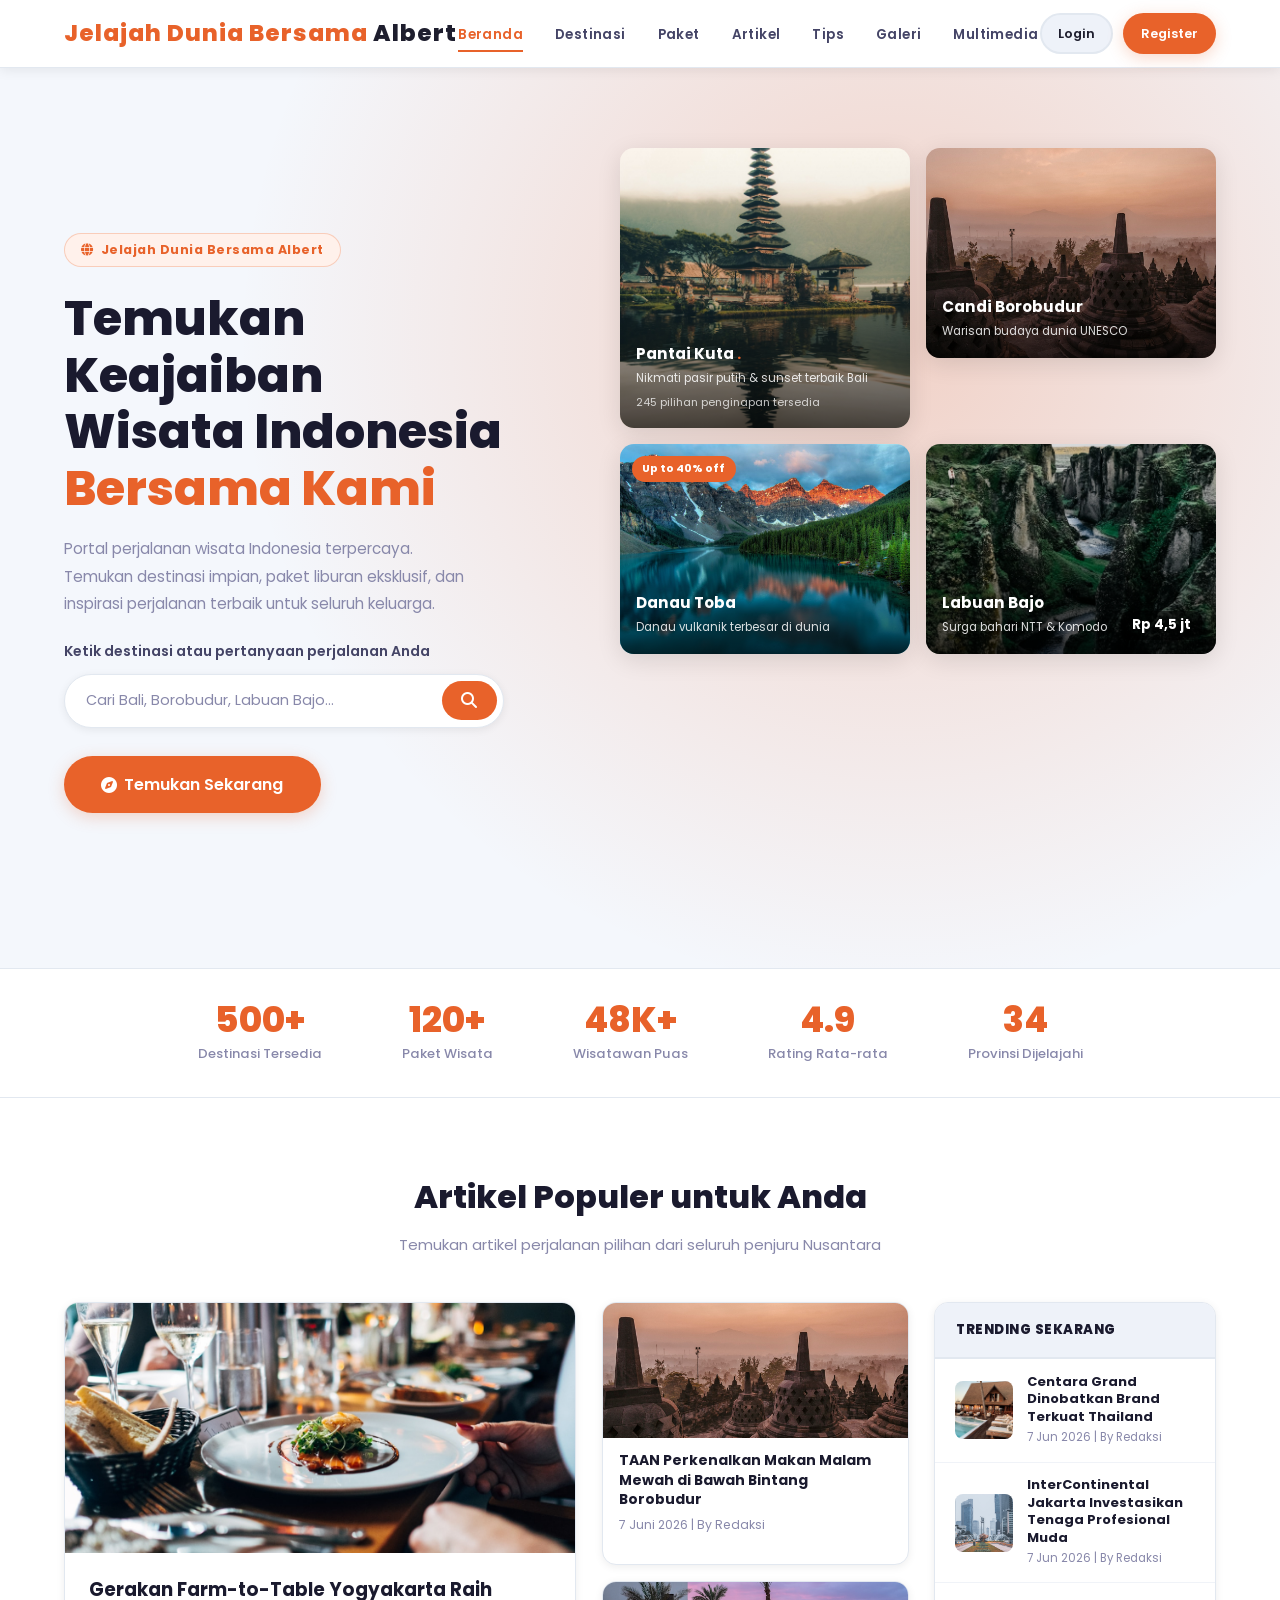
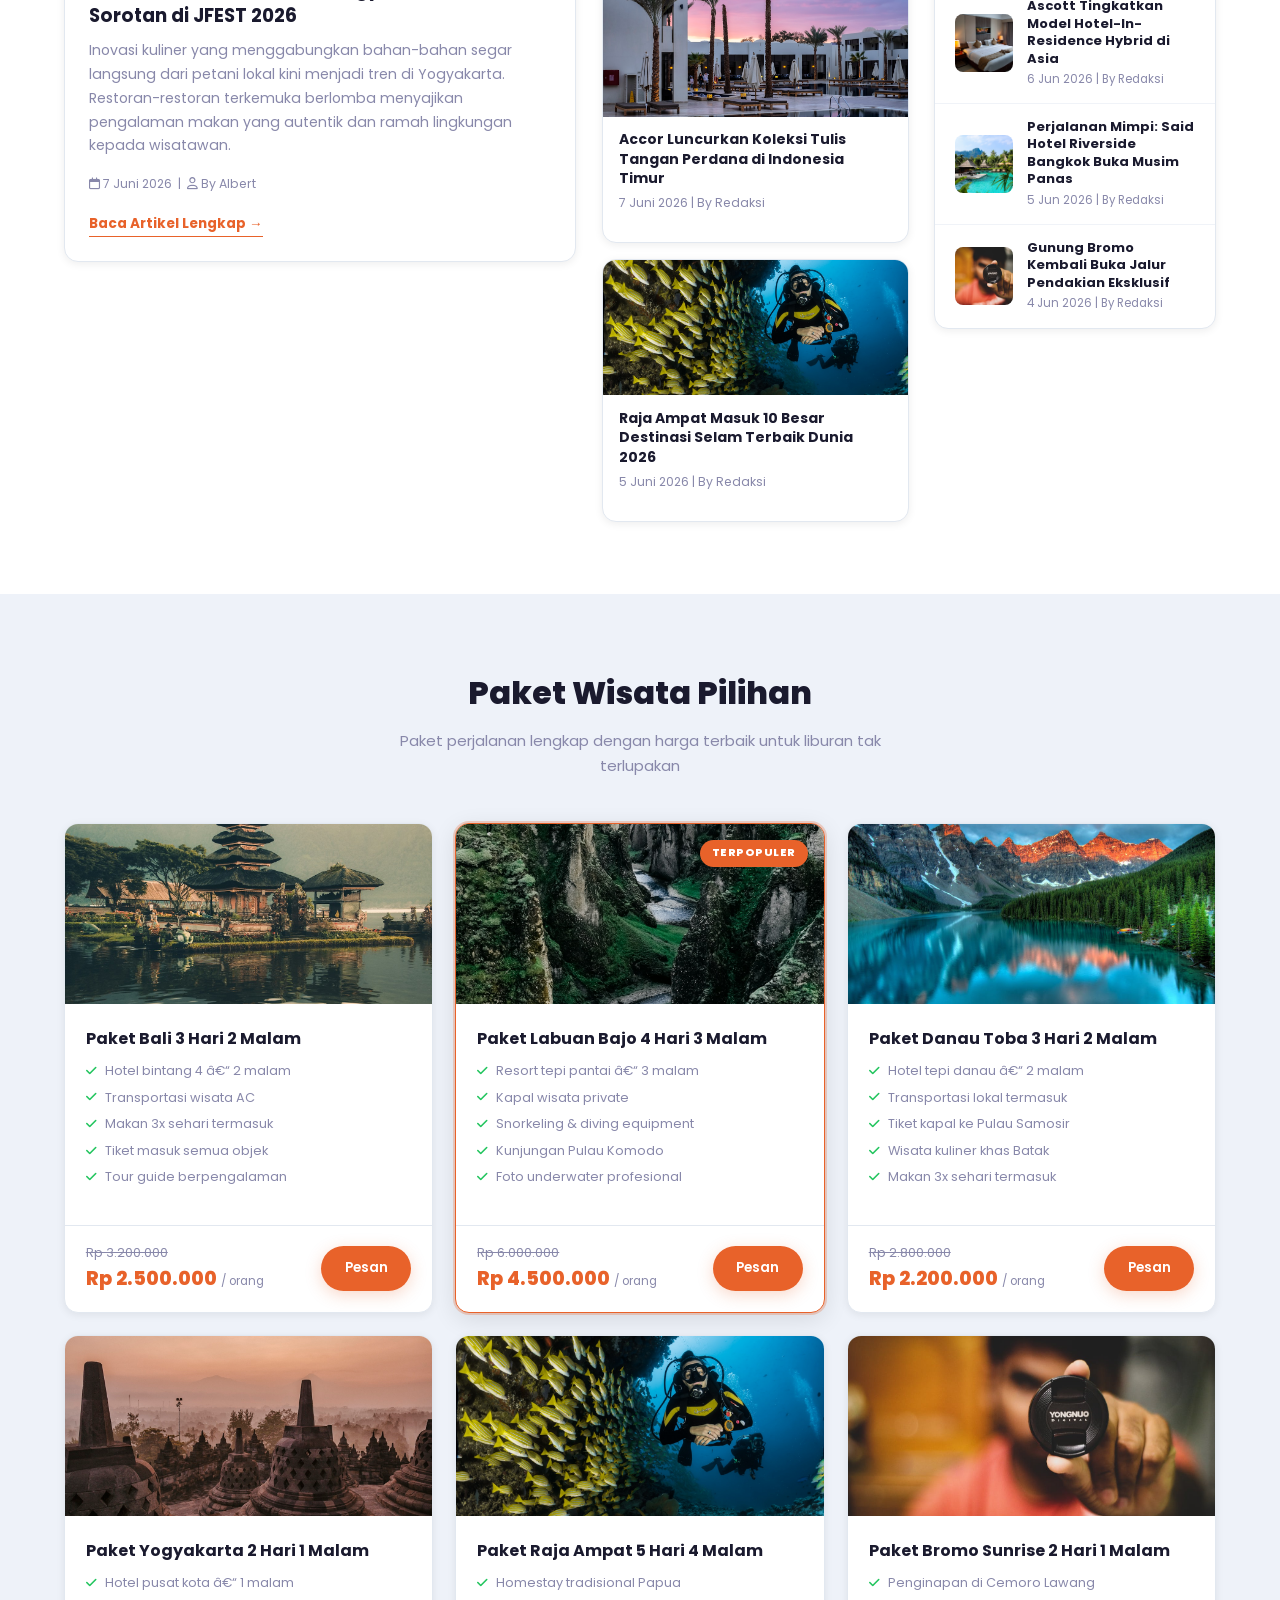
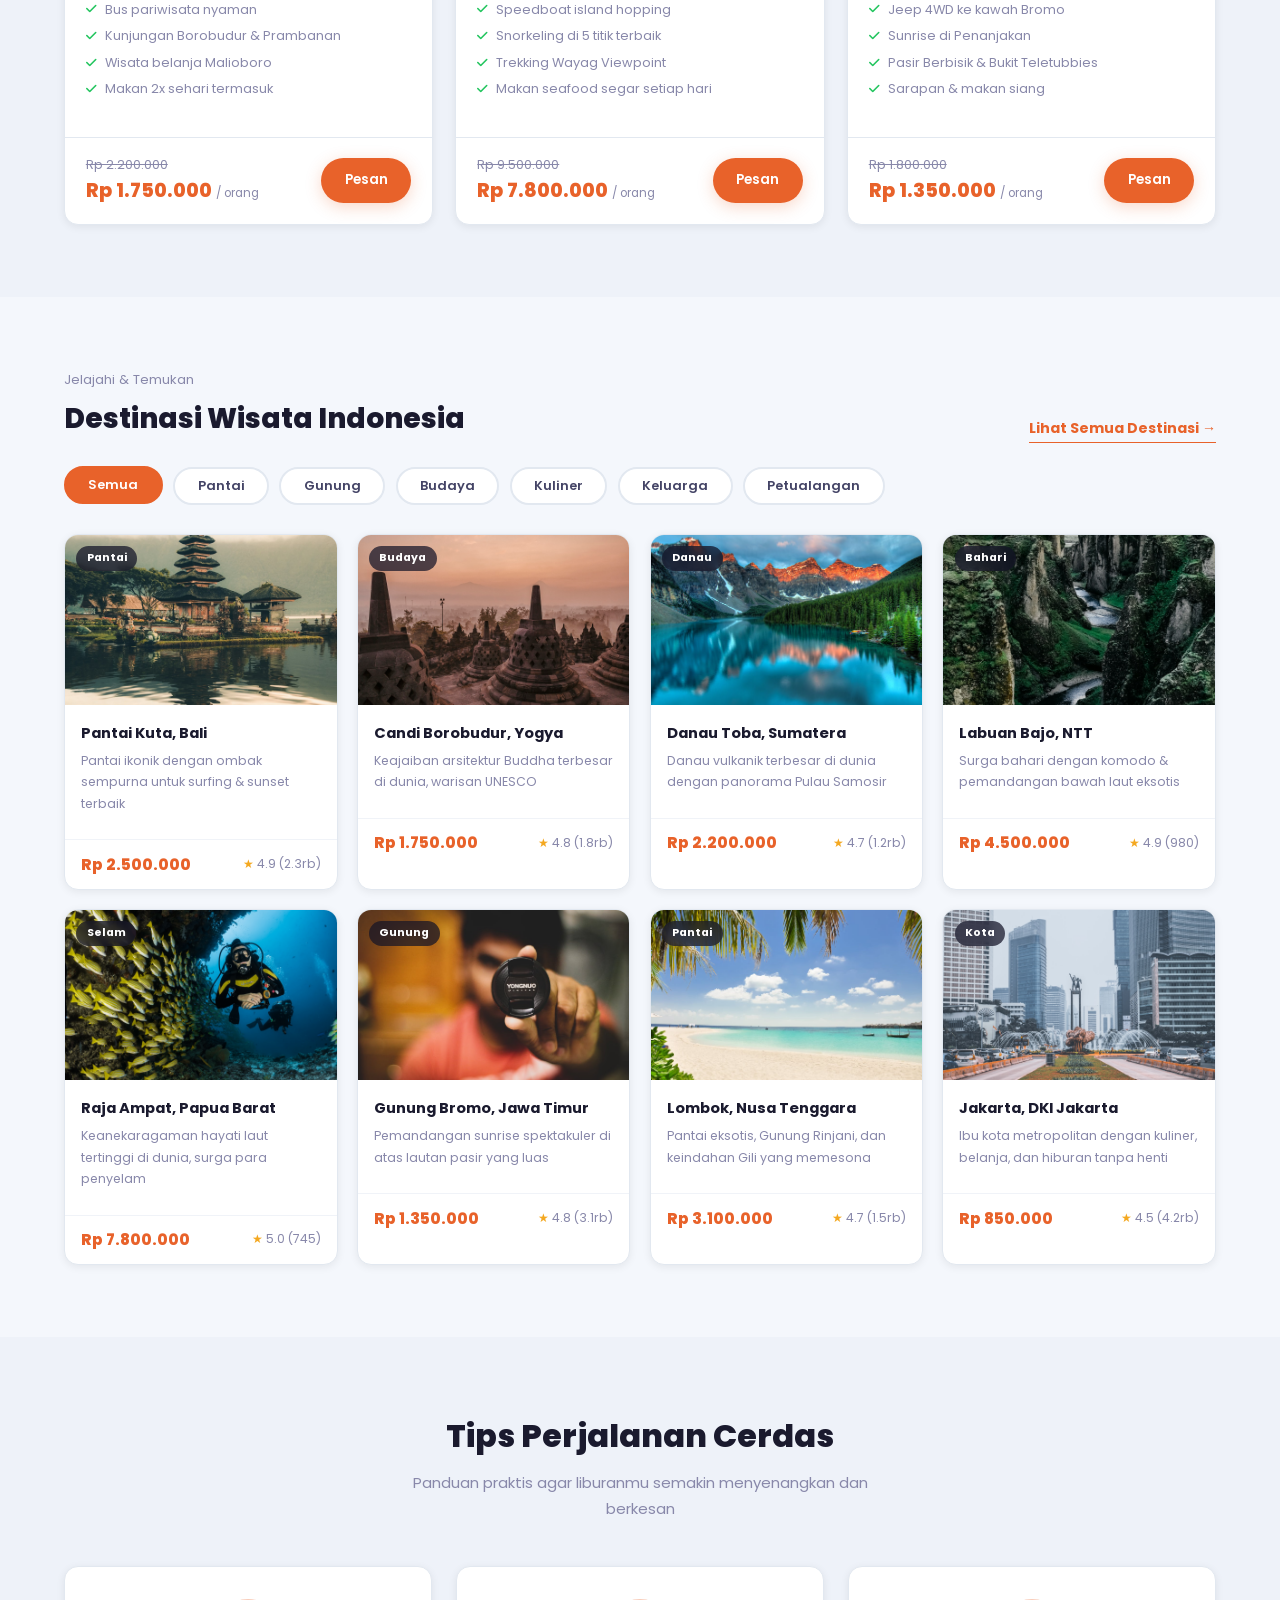
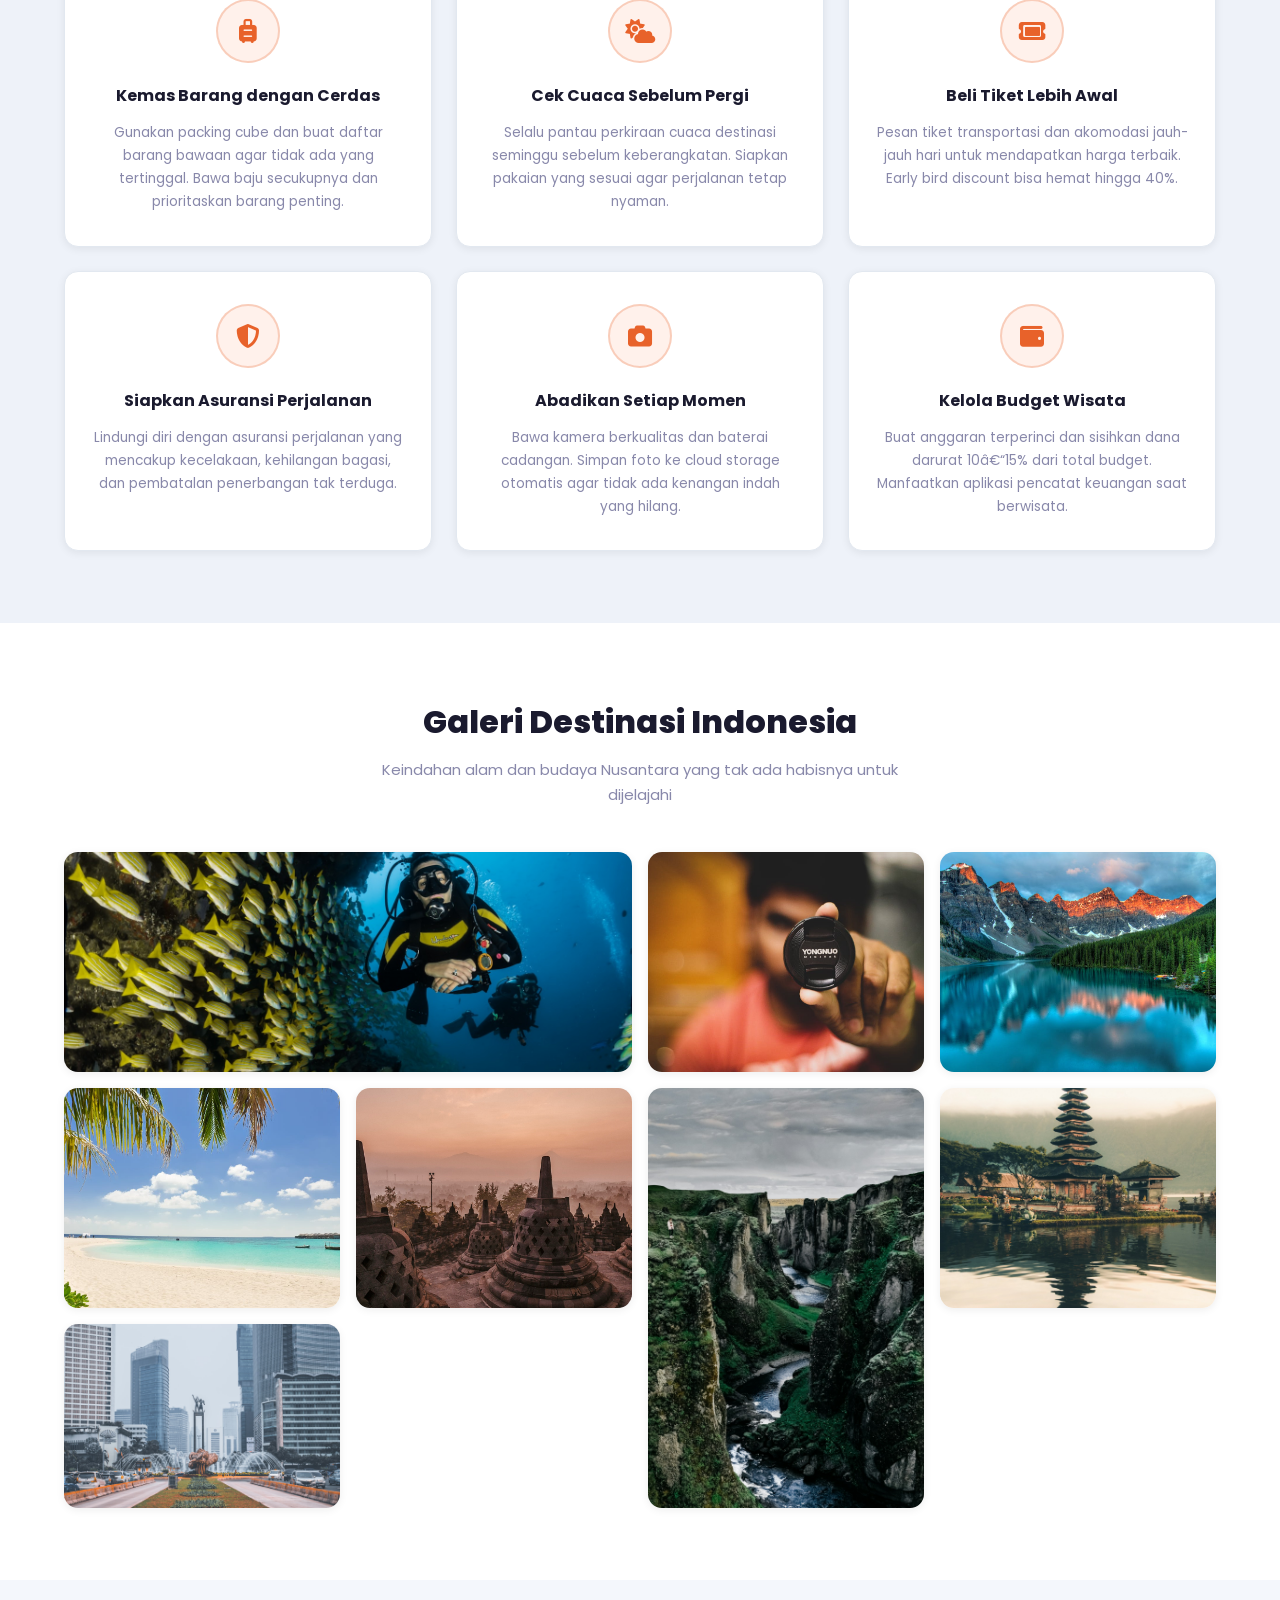
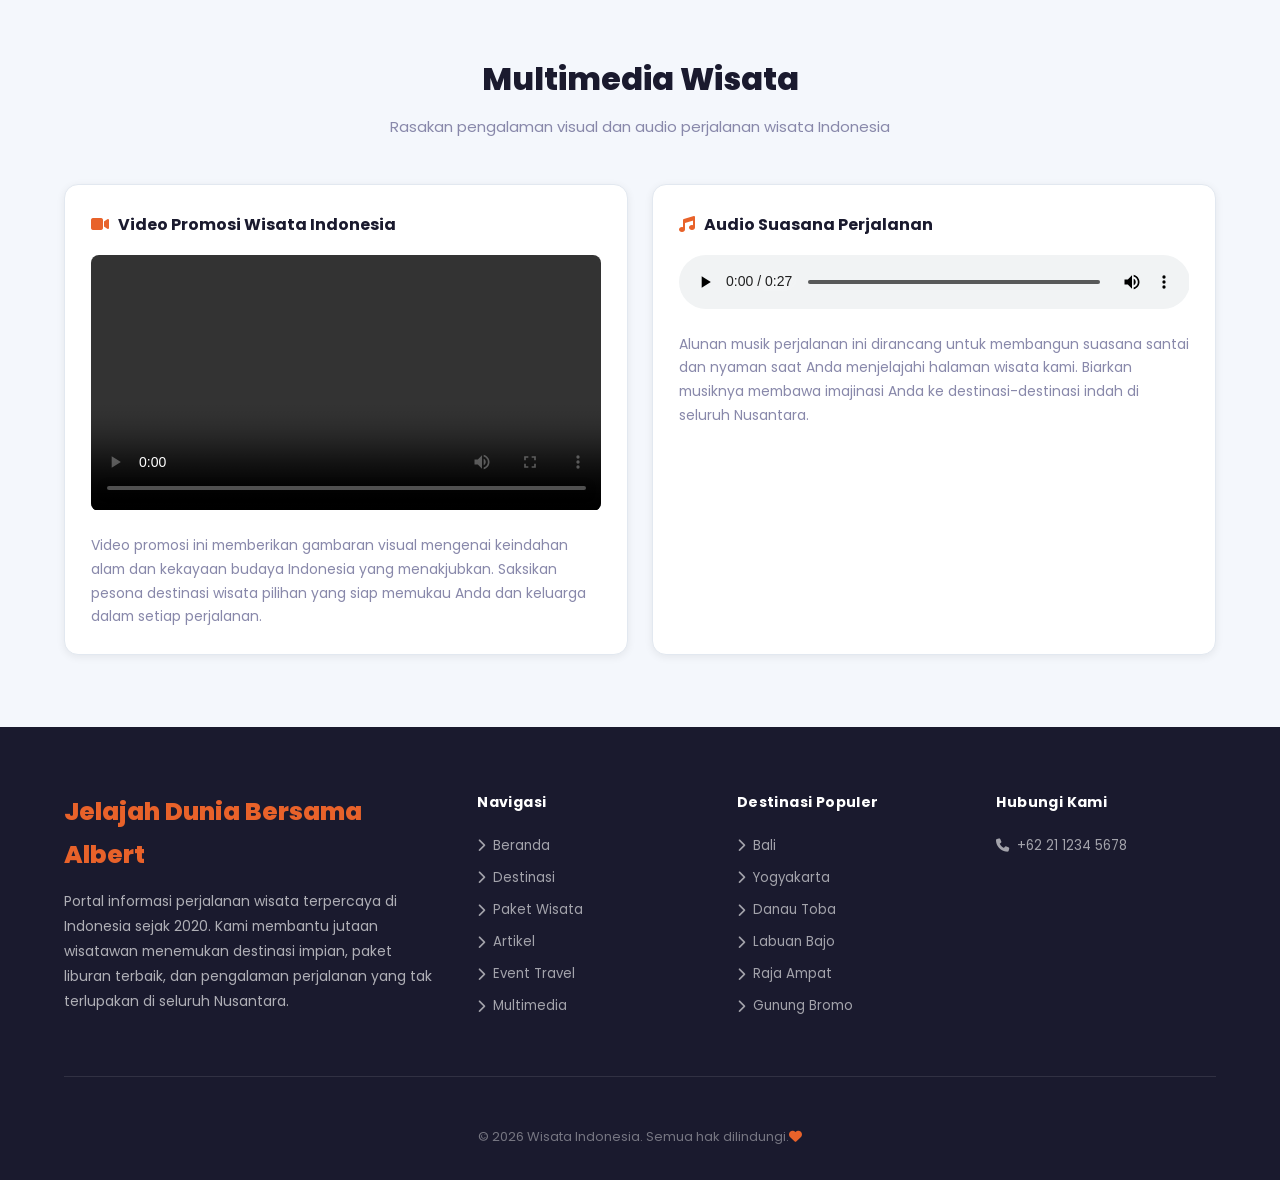
==== commit e9d0f0e5: "tambahan halaman login, register dan update navbar. penambahan efek animasi menggunakan javascript" ====
--- a/index.html
+++ b/index.html
@@ -19,7 +19,7 @@
         <div class="navbar__logo">Jelajah Dunia Bersama <span>Albert</span></div>
 
         <ul class="navbar__links">
-            <li><a href="M6Task1.html" class="active">Beranda</a></li>
+            <li><a href="index.html" class="active">Beranda</a></li>
             <li><a href="destinasi.html">Destinasi</a></li>
             <li><a href="paket.html">Paket</a></li>
             <li><a href="artikel.html">Artikel</a></li>
@@ -27,6 +27,11 @@
             <li><a href="galeri.html">Galeri</a></li>
             <li><a href="multimedia.html">Multimedia</a></li>
         </ul>
+
+        <div class="navbar__auth">
+            <a href="auth.html#login" class="btn btn--ghost btn--sm">Login</a>
+            <a href="auth.html#register" class="btn btn--primary btn--sm">Register</a>
+        </div>
     </nav>
 
     <section class="hero" id="hero">
@@ -746,4 +751,4 @@
 
 </body>
 
-</html>+</html>
--- a/style.css
+++ b/style.css
@@ -119,6 +119,13 @@
 .navbar__links a.active {
     color: var(--primary);
     border-bottom-color: var(--primary);
+}
+
+.navbar__auth {
+    display: flex;
+    align-items: center;
+    gap: .65rem;
+    flex-shrink: 0;
 }
 
 
@@ -160,6 +167,11 @@
 .btn--lg {
     padding: .8rem 2.2rem;                  
     font-size: 1rem;                        
+}
+
+.btn--sm {
+    padding: .48rem 1rem;
+    font-size: .8rem;
 }
 
 
@@ -983,6 +995,123 @@
 }
 
 
+.auth-page {
+    padding-top: 48px;
+}
+
+.auth-layout {
+    max-width: 560px;
+    margin: 0 auto;
+}
+
+.auth-card {
+    background-color: var(--bg-card);
+    border: 1px solid var(--border);
+    border-radius: var(--radius-lg);
+    box-shadow: var(--shadow-sm);
+    min-width: 0;
+    padding: 1.8rem;
+}
+
+.auth-message {
+    overflow-wrap: anywhere;
+}
+
+.auth-tabs {
+    display: grid;
+    grid-template-columns: 1fr 1fr;
+    gap: .8rem;
+    margin-bottom: 1rem;
+}
+
+.auth-tab {
+    border: 1px solid var(--border);
+    background-color: var(--bg-muted);
+    color: var(--text-soft);
+    border-radius: var(--radius-full);
+    padding: .85rem 1rem;
+    font-family: var(--font-main);
+    font-size: .88rem;
+    font-weight: 600;
+    cursor: pointer;
+    transition: background-color var(--transition), color var(--transition),
+                transform var(--transition), box-shadow var(--transition);
+}
+
+.auth-tab.active {
+    background-color: var(--primary);
+    color: #fff;
+    box-shadow: 0 8px 20px var(--primary-glow);
+}
+
+.auth-form {
+    display: none;
+}
+
+.auth-form.active {
+    display: flex;
+    flex-direction: column;
+    gap: .8rem;
+}
+
+.auth-form h2 {
+    font-size: 1.35rem;
+    color: var(--dark);
+    margin-bottom: .35rem;
+}
+
+.auth-form label {
+    font-size: .85rem;
+    font-weight: 600;
+    color: var(--text-soft);
+}
+
+.auth-form input {
+    width: 100%;
+    border: 1px solid var(--border);
+    background-color: var(--bg-input);
+    border-radius: var(--radius-sm);
+    padding: .9rem 1rem;
+    font-family: var(--font-main);
+    font-size: .9rem;
+    color: var(--text);
+    outline: none;
+    transition: border-color var(--transition), box-shadow var(--transition);
+}
+
+.auth-form input:focus {
+    border-color: var(--primary);
+    box-shadow: 0 0 0 4px var(--primary-glow);
+}
+
+.auth-submit {
+    justify-content: center;
+    margin-top: .4rem;
+}
+
+.auth-message {
+    margin-bottom: 1.2rem;
+    border-radius: var(--radius-sm);
+    background-color: var(--bg-muted);
+    border: 1px solid var(--border);
+    color: var(--text-soft);
+    padding: .9rem 1rem;
+    font-size: .84rem;
+}
+
+.auth-message.success {
+    background-color: #ecfdf3;
+    border-color: #86efac;
+    color: #166534;
+}
+
+.auth-message.error {
+    background-color: #fef2f2;
+    border-color: #fca5a5;
+    color: #b91c1c;
+}
+
+
 .footer {
     background-color: var(--dark);      
     color: rgba(255,255,255,.65);       
@@ -1090,7 +1219,7 @@
 
 @media (max-width: 680px) {
     .navbar__links { display: none; }
-    .hero__title { font-size: 2.1rem; }  
+    .hero__title { font-size: 2.1rem; }
     .stats-bar { gap: 2rem; }
     .articles-layout { grid-template-columns: 1fr; }
     .packages-grid { grid-template-columns: 1fr; }
@@ -1101,3 +1230,65 @@
     .footer__grid { grid-template-columns: 1fr; }
     .explore__grid { grid-template-columns: repeat(2, 1fr); }
 }
+
+@media (max-width: 480px) {
+    .navbar {
+        padding: 12px 4%;
+        height: auto;
+        flex-wrap: wrap;
+        align-items: flex-start;
+        gap: .7rem;
+    }
+    .navbar__logo {
+        width: 100%;
+        font-size: 1rem;
+        line-height: 1.2;
+        min-width: 0;
+        overflow-wrap: anywhere;
+    }
+    .navbar__auth {
+        width: 100%;
+        justify-content: flex-start;
+        gap: .45rem;
+    }
+
+    .hero { padding: 36px 4% 48px; gap: 2rem; }
+    .hero__title { font-size: 1.7rem; }
+    .hero__desc { font-size: .87rem; }
+    .hero__search { padding: .35rem .35rem .35rem 1rem; }
+    .hero__cta-row { flex-direction: column; align-items: flex-start; }
+
+    .stats-bar { gap: 1.2rem; padding: 1.4rem 4%; }
+    .stat-item__number { font-size: 1.7rem; }
+
+    .section { padding: 48px 4%; }
+    .section__header h2 { font-size: 1.5rem; }
+
+    .explore__grid { grid-template-columns: 1fr; }
+    .gallery-grid { grid-template-columns: 1fr; }
+    .gallery-item--wide { grid-column: span 1; }
+
+    .package-card img { height: 160px; }
+    .hero__cards { gap: .7rem; }
+    .dest-card { min-height: 170px; }
+    .dest-card--tall { min-height: 200px; }
+
+    .btn--lg { padding: .7rem 1.6rem; font-size: .9rem; }
+    .btn--sm { padding: .42rem .8rem; font-size: .74rem; }
+    .auth-card { padding: 1.35rem; }
+    .auth-tabs { gap: .55rem; }
+    .auth-tab { padding: .7rem .8rem; }
+    .footer { padding: 48px 4% 24px; }
+}
+
+@media (max-width: 360px) {
+    .hero__title { font-size: 1.45rem; }
+    .hero__cards { grid-template-columns: 1fr; }
+    .dest-card--tall { min-height: 180px; }
+
+    .stat-item__number { font-size: 1.4rem; }
+    .section__header h2 { font-size: 1.3rem; }
+
+    .filter-btn { padding: .38rem 1rem; font-size: .76rem; }
+    .explore-card__img { height: 140px; }
+}
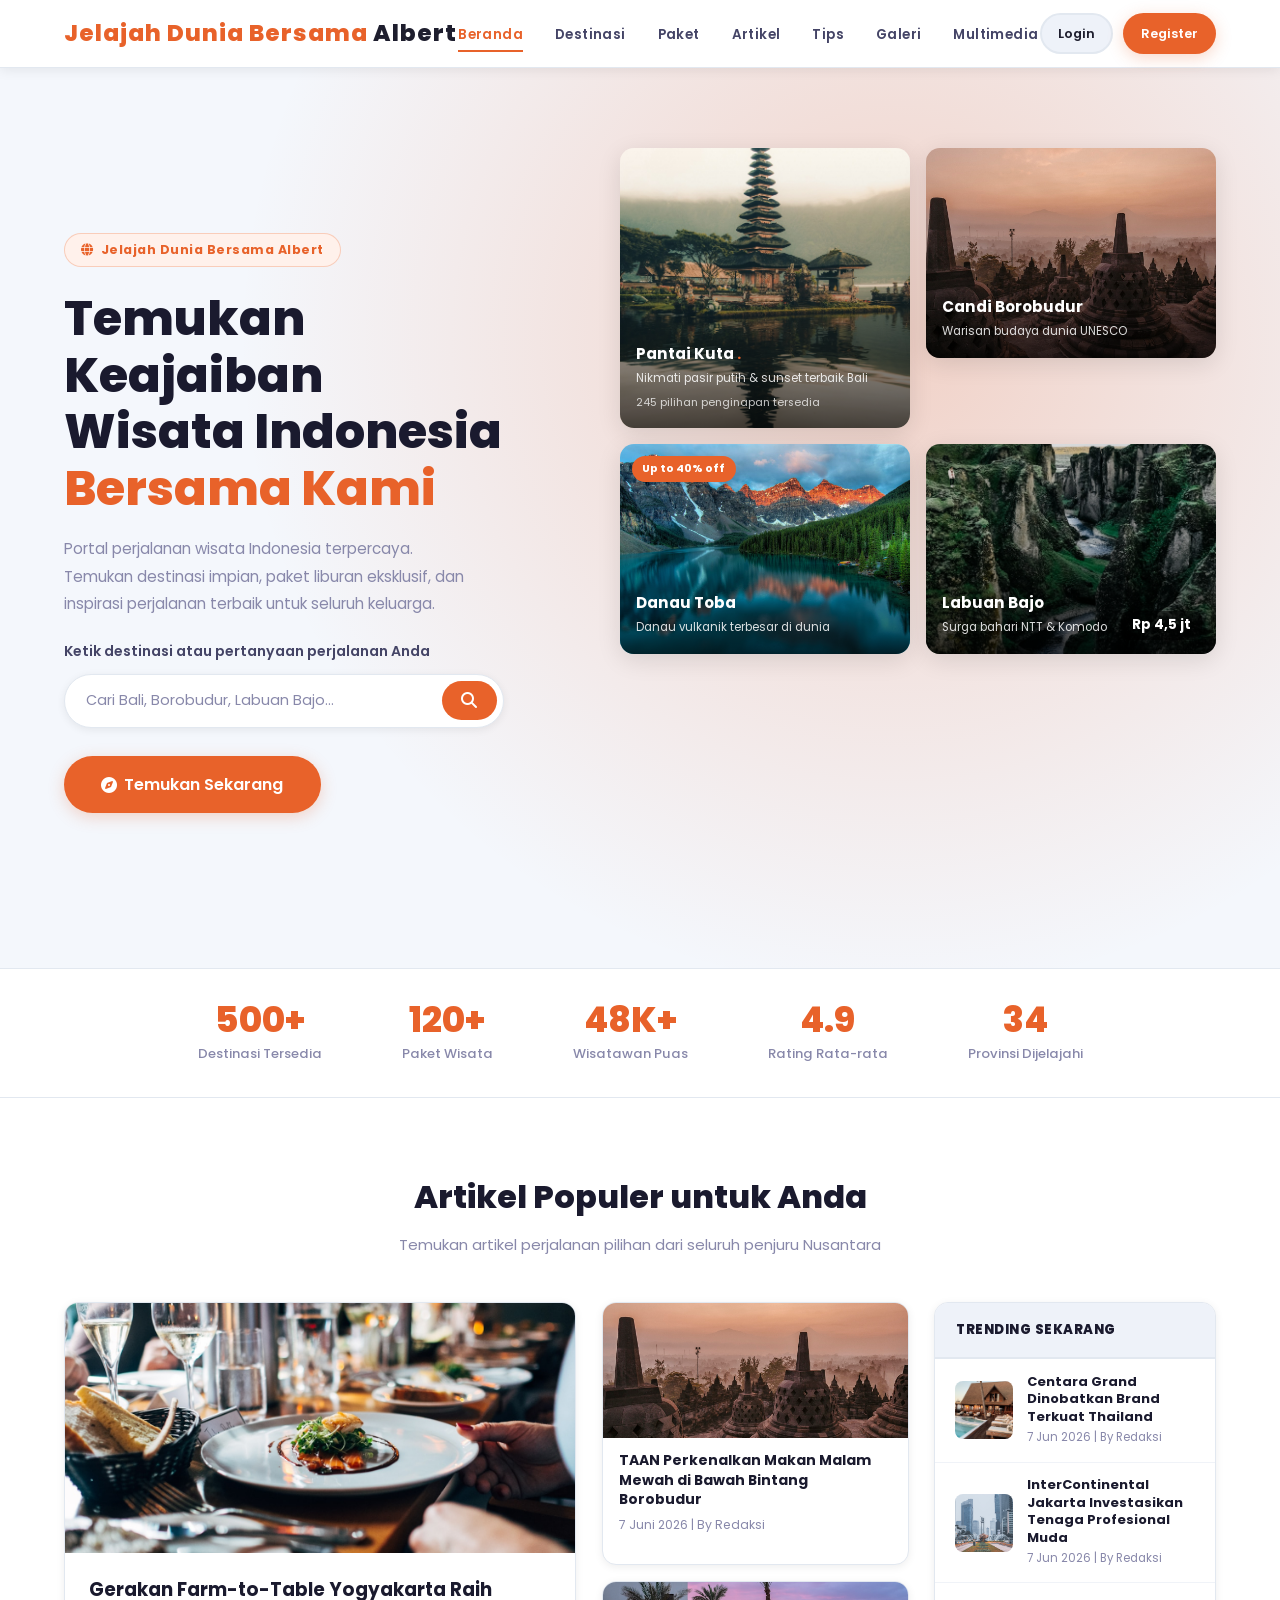
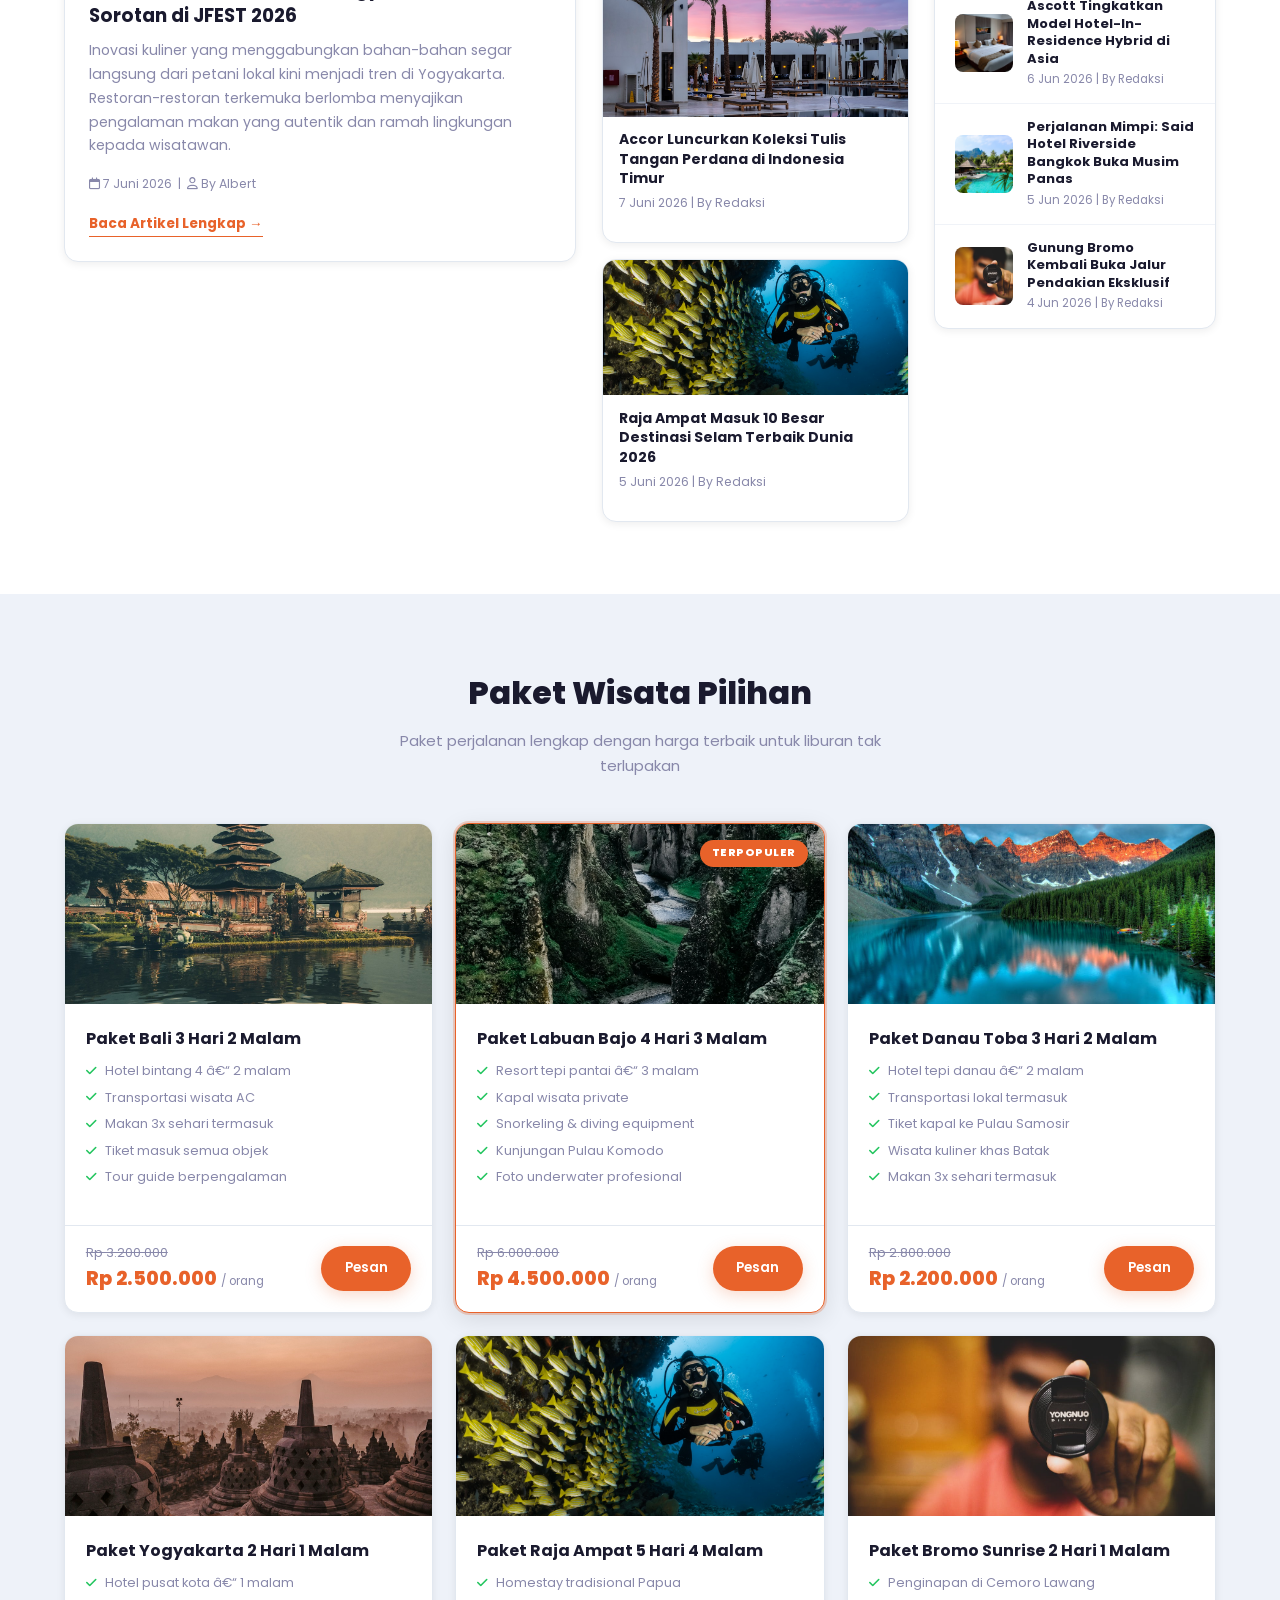
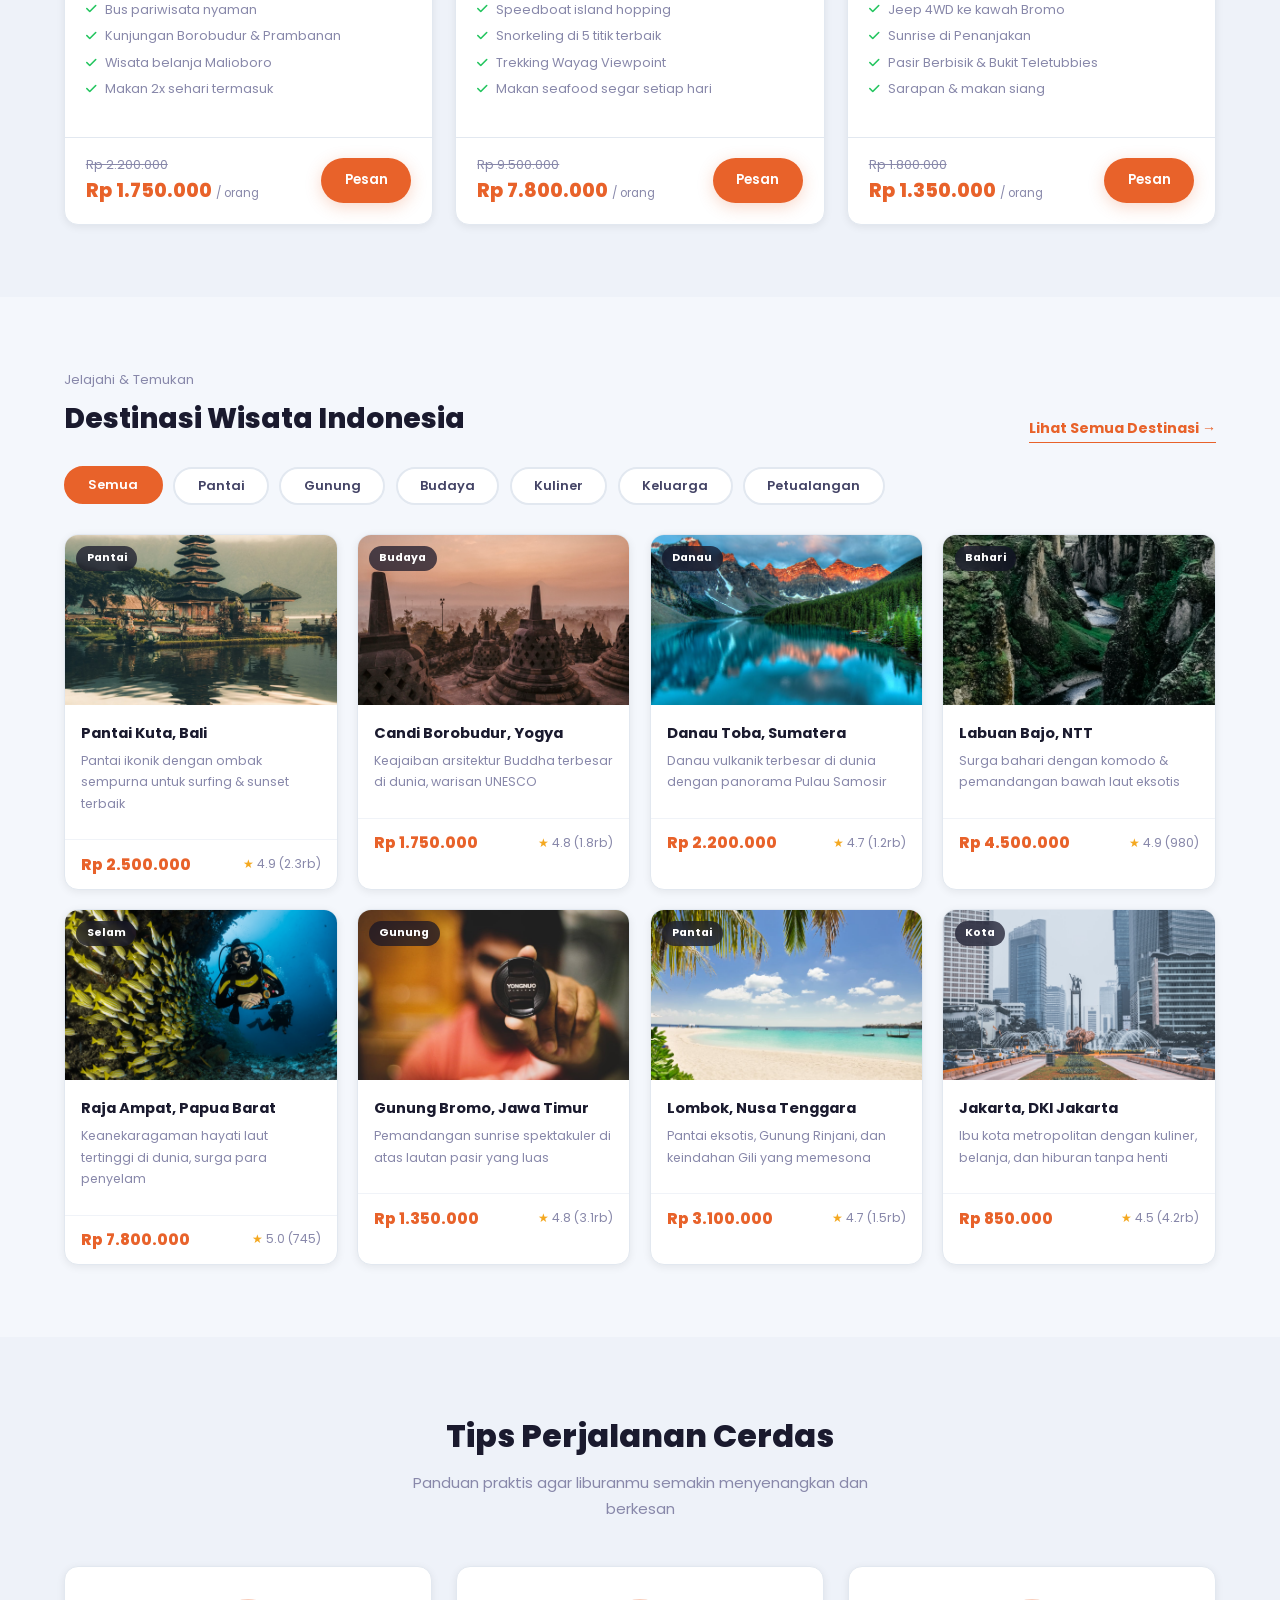
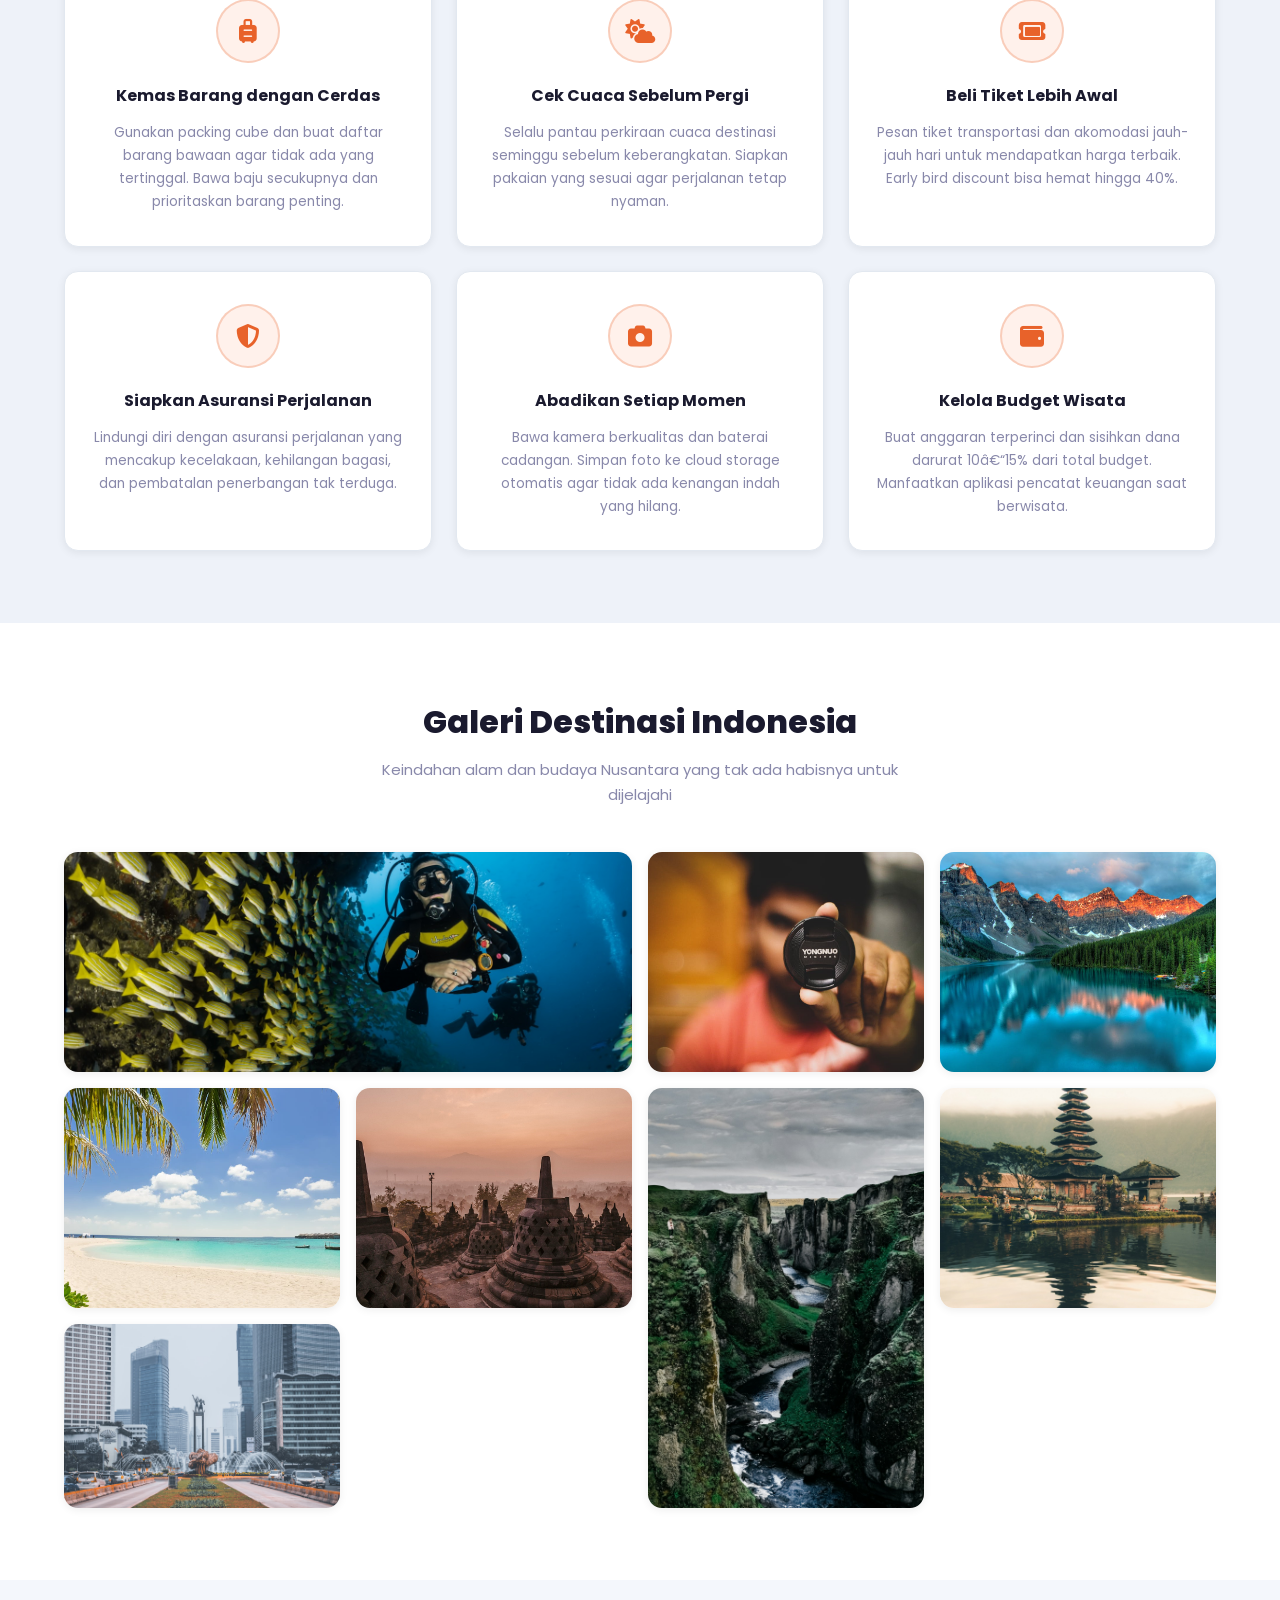
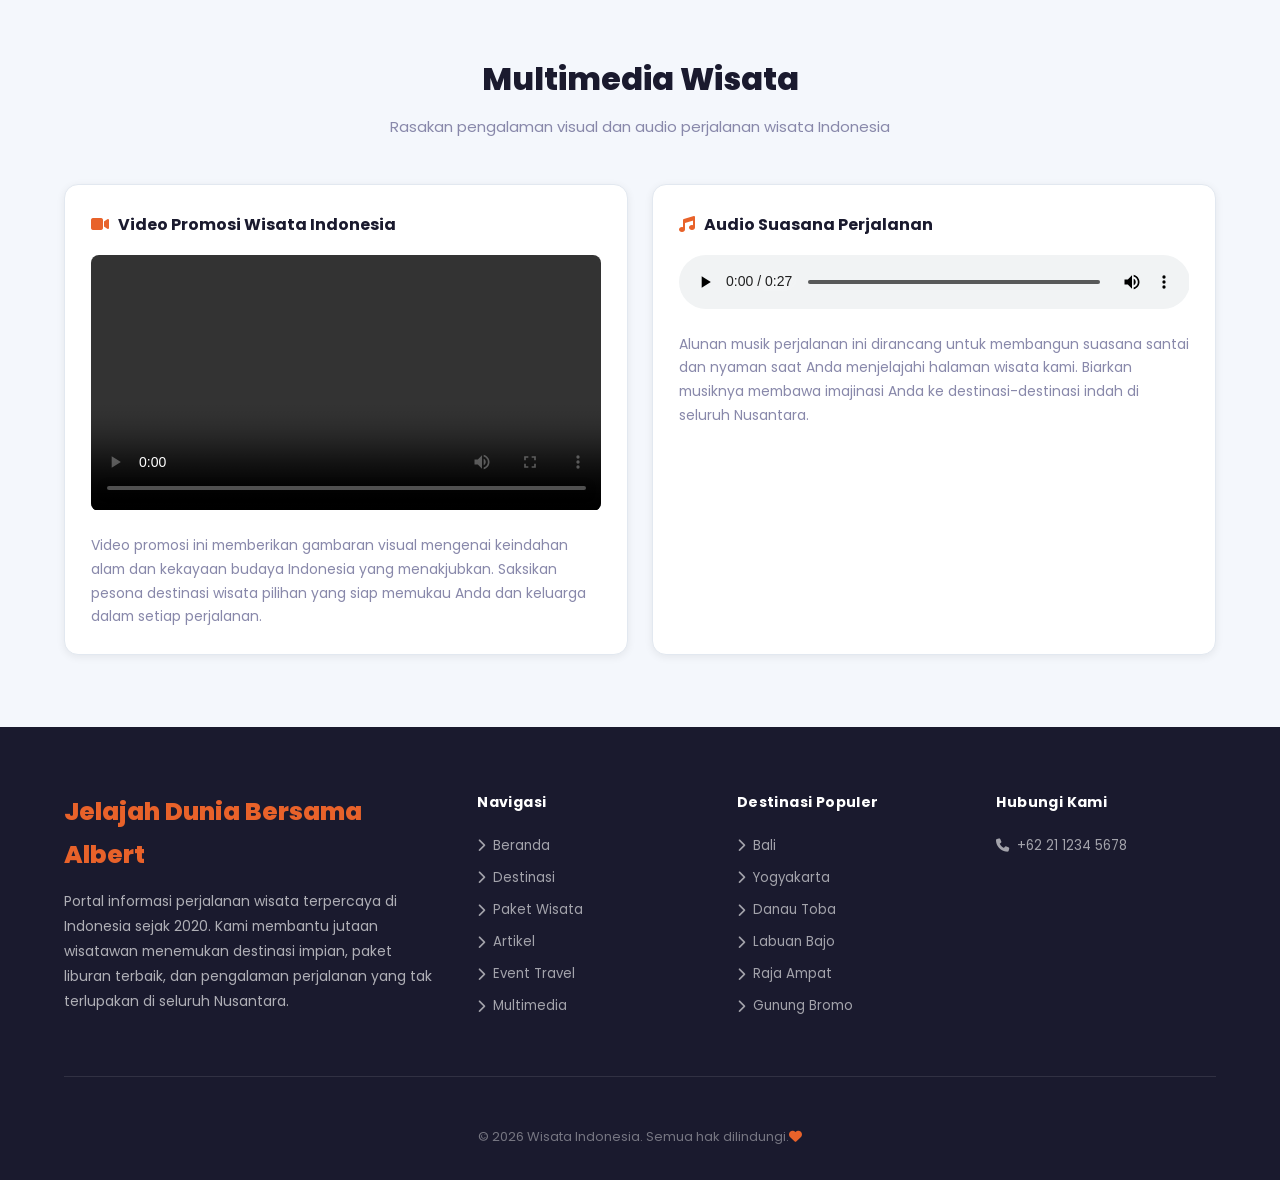
==== commit 4081918f: "Update penambahan login,logout, form pesan, localstorage" ====
--- a/index.html
+++ b/index.html
@@ -749,6 +749,7 @@
         </div>
     </footer>
 
+    <script src="script.js"></script>
 </body>
 
 </html>
--- a/style.css
+++ b/style.css
@@ -126,6 +126,23 @@
     align-items: center;
     gap: .65rem;
     flex-shrink: 0;
+}
+
+.navbar__user {
+    display: inline-flex;
+    align-items: center;
+    gap: .3rem;
+    background-color: var(--bg-muted);
+    border: 1px solid var(--border);
+    border-radius: var(--radius-full);
+    color: var(--text-soft);
+    font-size: .82rem;
+    font-weight: 600;
+    padding: .5rem .95rem;
+}
+
+.navbar__user strong {
+    color: var(--primary);
 }
 
 
@@ -701,6 +718,94 @@
 }
 
 
+.booking-card {
+    max-width: 920px;
+    margin: 0 auto;
+    background-color: var(--bg-card);
+    border: 1px solid var(--border);
+    border-radius: var(--radius-lg);
+    box-shadow: var(--shadow-sm);
+    padding: 1.8rem;
+}
+
+.booking-message {
+    margin-bottom: 1.2rem;
+    border-radius: var(--radius-sm);
+    background-color: var(--bg-muted);
+    border: 1px solid var(--border);
+    color: var(--text-soft);
+    padding: .9rem 1rem;
+    font-size: .84rem;
+    overflow-wrap: anywhere;
+}
+
+.booking-message.success {
+    background-color: #ecfdf3;
+    border-color: #86efac;
+    color: #166534;
+}
+
+.booking-message.error {
+    background-color: #fef2f2;
+    border-color: #fca5a5;
+    color: #b91c1c;
+}
+
+.booking-form__grid {
+    display: grid;
+    grid-template-columns: 1fr 1fr;
+    gap: 1rem 1.2rem;
+}
+
+.booking-field {
+    display: flex;
+    flex-direction: column;
+    gap: .55rem;
+}
+
+.booking-field--full {
+    grid-column: 1 / -1;
+}
+
+.booking-field label {
+    font-size: .85rem;
+    font-weight: 600;
+    color: var(--text-soft);
+}
+
+.booking-form input,
+.booking-form select,
+.booking-form textarea {
+    width: 100%;
+    border: 1px solid var(--border);
+    background-color: var(--bg-input);
+    border-radius: var(--radius-sm);
+    padding: .9rem 1rem;
+    font-family: var(--font-main);
+    font-size: .9rem;
+    color: var(--text);
+    outline: none;
+    transition: border-color var(--transition), box-shadow var(--transition);
+}
+
+.booking-form textarea {
+    min-height: 110px;
+    resize: vertical;
+}
+
+.booking-form input:focus,
+.booking-form select:focus,
+.booking-form textarea:focus {
+    border-color: var(--primary);
+    box-shadow: 0 0 0 4px var(--primary-glow);
+}
+
+.booking-submit {
+    justify-content: center;
+    margin-top: 1.2rem;
+}
+
+
 .explore__top {
     display: flex;
     align-items: flex-end;
@@ -1079,6 +1184,30 @@
     transition: border-color var(--transition), box-shadow var(--transition);
 }
 
+.password-group {
+    position: relative;
+}
+
+.password-group input {
+    padding-right: 3rem;
+}
+
+.password-toggle {
+    position: absolute;
+    top: 50%;
+    right: .85rem;
+    transform: translateY(-50%);
+    border: none;
+    background-color: transparent;
+    color: var(--text-muted);
+    cursor: pointer;
+    font-size: .95rem;
+}
+
+.password-toggle:hover {
+    color: var(--primary);
+}
+
 .auth-form input:focus {
     border-color: var(--primary);
     box-shadow: 0 0 0 4px var(--primary-glow);
@@ -1209,6 +1338,8 @@
     .hero__cards { max-width: 100%; width: 100%; }
     .articles-layout { grid-template-columns: 1fr 1fr; }
     .trending { grid-column: 1 / -1; }
+    .booking-form__grid { grid-template-columns: 1fr; }
+    .booking-field--full { grid-column: span 1; }
     .gallery-grid {
         grid-template-columns: repeat(2, 1fr);
         grid-template-rows: auto;
@@ -1278,6 +1409,7 @@
     .auth-card { padding: 1.35rem; }
     .auth-tabs { gap: .55rem; }
     .auth-tab { padding: .7rem .8rem; }
+    .booking-card { padding: 1.35rem; }
     .footer { padding: 48px 4% 24px; }
 }
 
